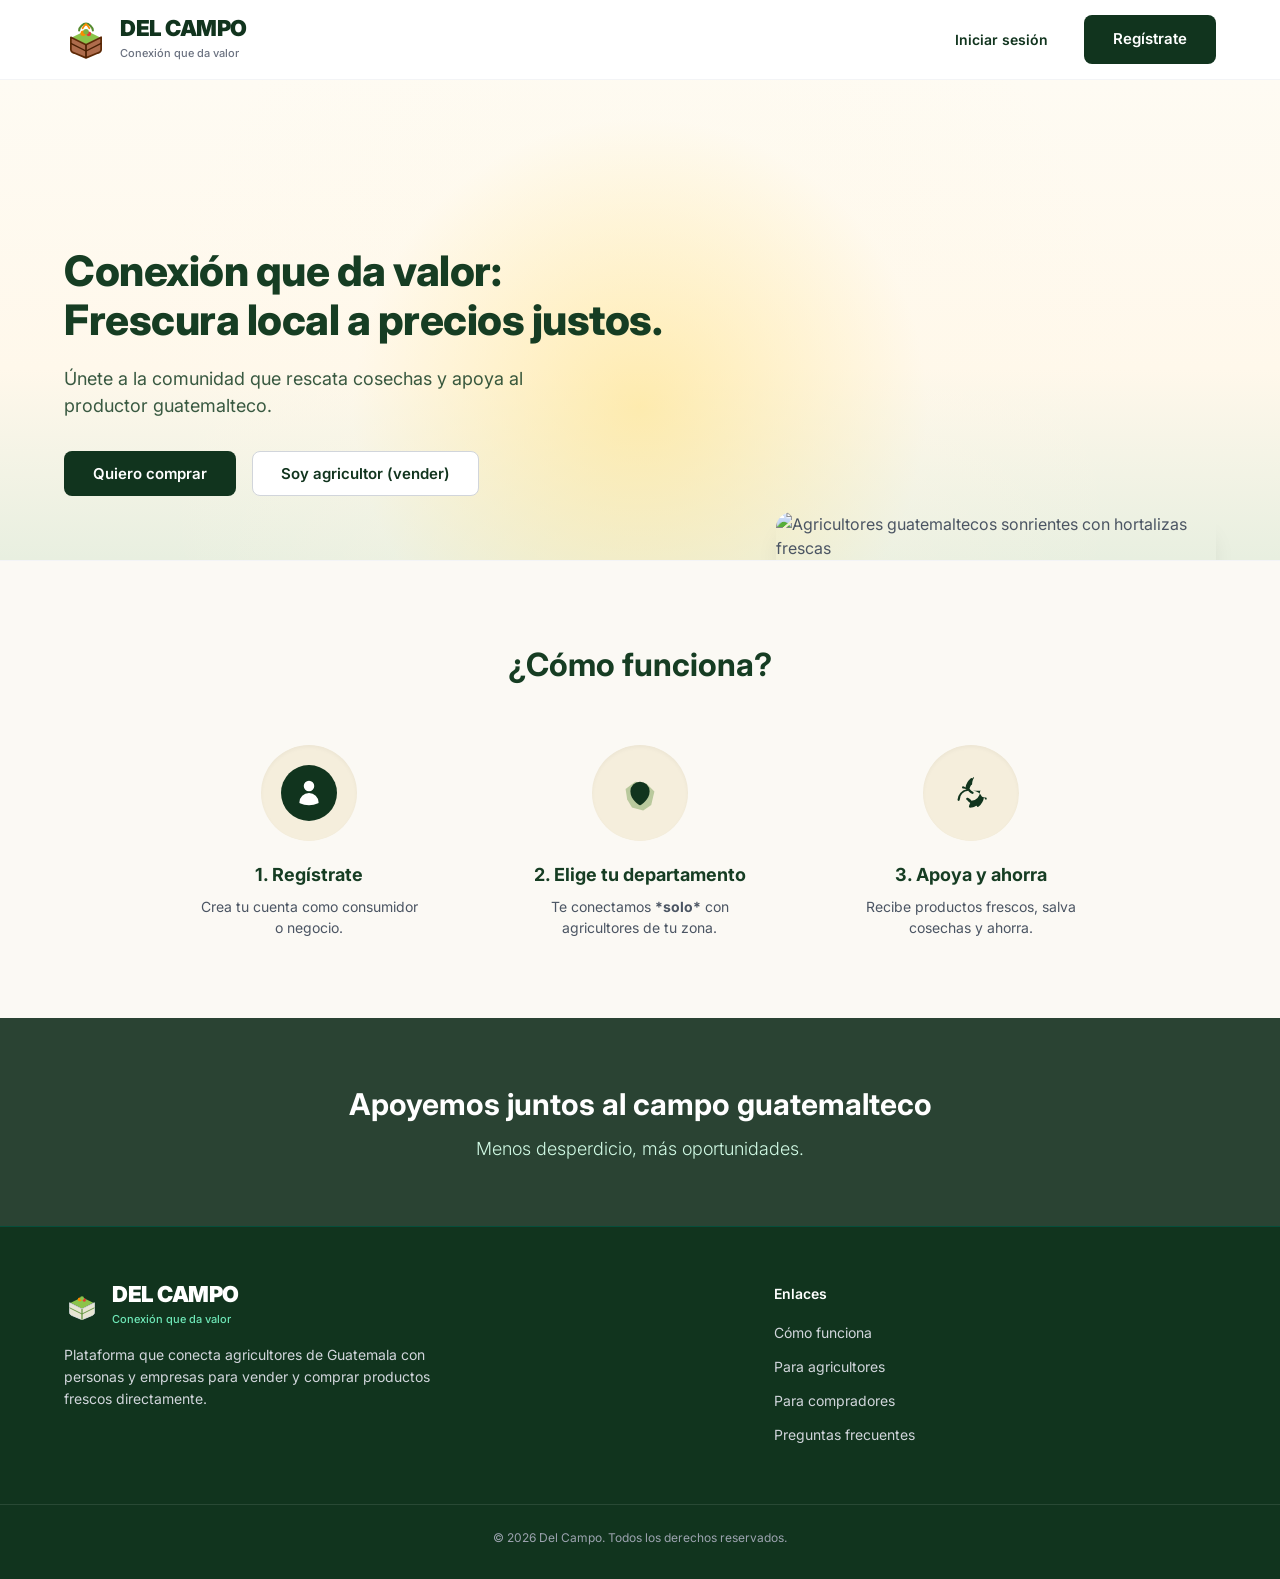
==== index.html @ d645f2d3 "se creo repositorio y se agrego archivos pra el proyecto nuevo" ====
<!DOCTYPE html>
<html lang="es">

<head>
  <meta charset="utf-8" />
  <meta name="viewport" content="width=device-width, initial-scale=1.0" />
  <title>DEL CAMPO - Conexión que da valor</title>

  <!-- Tipografía oficial 'Inter' desde Google Fonts -->
  <link rel="preconnect" href="https://fonts.googleapis.com">
  <link rel="preconnect" href="https://fonts.gstatic.com" crossorigin>
  <link href="https://fonts.googleapis.com/css2?family=Inter:wght@400;500;600;700;800;900&display=swap"
    rel="stylesheet">

  <!-- Íconos de Google (Material Symbols) - REQUERIDO PARA LOS ÍCONOS DEL MODAL -->
  <link href="https://fonts.googleapis.com/css2?family=Material+Symbols+Outlined:wght,FILL@100..700,0..1&display=swap"
    rel="stylesheet" />

  <!-- Vinculación a nuestro CSS externo -->
  <link rel="stylesheet" href="./style/style.css" />
</head>

<body>

  <!-- 1. ENCABEZADO / NAVEGACIÓN -->
  <header class="navbar">
    <div class="container navbar-container">
      <a href="index.html" class="brand-logo">
        <div class="logo-icon">
          <svg viewBox="0 0 64 64" fill="none" xmlns="http://www.w3.org/2000/svg">
            <path d="M12 28L32 18L52 28L32 38L12 28Z" fill="#8BC34A" />
            <path d="M22 18C22 13 28 8 32 8C36 8 42 13 42 18" stroke="#558B2F" stroke-width="3"
              stroke-linecap="round" />
            <path d="M27 15C29 11 32 9 32 9" stroke="#FB8C00" stroke-width="2.5" stroke-linecap="round" />
            <path d="M37 15C35 11 32 9 32 9" stroke="#FB8C00" stroke-width="2.5" stroke-linecap="round" />
            <path d="M10 28L32 39L54 28V46C54 48 52 50 49 51L32 58L15 51C12 50 10 48 10 46V28Z" fill="#A0522D"
              fill-opacity="0.85" stroke="#5D2906" stroke-width="2.5" stroke-linejoin="round" />
            <path d="M32 39V58" stroke="#4A2004" stroke-width="2.5" />
            <path d="M10 37L32 48L54 37" stroke="#4A2004" stroke-width="2" />
            <circle cx="28" cy="22" r="4" fill="#FB8C00" />
            <circle cx="36" cy="23" r="3.5" fill="#E53935" />
            <circle cx="32" cy="20" r="4" fill="#7CB342" />
          </svg>
        </div>

        <div class="brand-text">
          <span class="brand-title">DEL CAMPO</span>
          <span class="brand-subtitle">Conexión que da valor</span>
        </div>
      </a>

      <!-- IDs sincronizados con script.js -->
      <nav class="nav-links">
        <a href="#" id="nav-login-btn" class="link-login">Iniciar sesión</a>
        <a href="#" id="nav-register-btn" class="btn btn-green-dark">Regístrate</a>
      </nav>
    </div>
  </header>

  <!-- 2. SECCIÓN PRINCIPAL (HERO) -->
  <section class="hero-section">
    <div class="hero-bg-glow"></div>
    <div class="container hero-grid">
      <div class="hero-text">
        <h1 class="hero-title">
          Conexión que da valor:<br>
          Frescura local a precios justos.
        </h1>
        <p class="hero-description">
          Únete a la comunidad que rescata cosechas y apoya al productor guatemalteco.
        </p>
        <div class="hero-actions">
          <button id="buy-btn" class="btn btn-green-dark">Quiero comprar</button>
          <button id="sell-btn" class="btn btn-white-border">Soy agricultor (vender)</button>
        </div>
      </div>

      <div class="hero-image-container">
        <img
          src="https://lh3.googleusercontent.com/aida-public/[base64]"
          alt="Agricultores guatemaltecos sonrientes con hortalizas frescas" class="hero-img">
      </div>
    </div>
  </section>

  <!-- 3. SECCIÓN: ¿CÓMO FUNCIONA? -->
  <section class="how-it-works">
    <div class="container">
      <h2 class="section-title">¿Cómo funciona?</h2>

      <div class="steps-grid">
        <!-- Paso 1 -->
        <article class="step-card">
          <div class="icon-circle-outer">
            <div class="icon-circle-inner green-bg">
              <svg viewBox="0 0 24 24" fill="currentColor">
                <path
                  d="M7.5 6a4.5 4.5 0 119 0 4.5 4.5 0 01-9 0zM3.751 20.105a8.25 8.25 0 0116.498 0 .75.75 0 01-.437.695A18.683 18.683 0 0112 22.5c-2.786 0-5.433-.608-7.812-1.7a.75.75 0 01-.437-.695z" />
              </svg>
            </div>
          </div>
          <h3>1. Regístrate</h3>
          <p>Crea tu cuenta como consumidor o negocio.</p>
        </article>

        <!-- Paso 2 -->
        <article class="step-card">
          <div class="icon-circle-outer">
            <div class="icon-circle-inner map-bg">
              <svg class="map-shape" viewBox="0 0 60 60" fill="none">
                <path d="M12 25L24 16L38 18L48 28L44 45L34 52L20 48L14 38Z" fill="#7da35d" opacity="0.5" />
              </svg>
              <svg class="map-pin" viewBox="0 0 24 24" fill="currentColor">
                <path
                  d="M11.54 22.351l.07.04.028.016a.76.76 0 00.723 0l.028-.015.071-.041a16.975 16.975 0 001.144-.742 19.58 19.58 0 002.683-2.282c1.944-1.99 3.963-4.98 3.963-8.827a8.25 8.25 0 00-16.5 0c0 3.846 2.02 6.837 3.963 8.827a19.58 19.58 0 002.682 2.282 16.975 16.975 0 001.145.742zM12 13.5a3 3 0 100-6 3 3 0 000 6z" />
              </svg>
            </div>
          </div>
          <h3>2. Elige tu departamento</h3>
          <p>Te conectamos <strong>*solo*</strong> con agricultores de tu zona.</p>
        </article>

        <!-- Paso 3 -->
        <article class="step-card">
          <div class="icon-circle-outer">
            <div class="icon-circle-inner transparent-bg">
              <svg class="leaf-icon" viewBox="0 0 24 24" fill="currentColor">
                <path
                  d="M12.963 2.286a.75.75 0 00-1.071-.136 9.742 9.742 0 00-3.539 6.177A7.547 7.547 0 006.75 7.5a.75.75 0 000 1.5 6.046 6.046 0 012.385.49A7.502 7.502 0 003 16.5a.75.75 0 001.5 0 6.002 6.002 0 015.659-5.992c.621.905 1.517 1.625 2.56 2.052a.75.75 0 10.562-1.391 6.027 6.027 0 01-2.276-2.023A8.243 8.243 0 0112 6.75a.75.75 0 00.75-.75c0-1.406.398-2.721 1.09-3.844.204-.332.062-.77-.277-.87zM18.75 10.5a.75.75 0 00-.75.75 6.002 6.002 0 01-5.659 5.992c-.621-.905-1.517-1.625-2.56-2.052a.75.75 0 00-.562 1.391 6.027 6.027 0 002.276 2.023 8.243 8.243 0 00-.895 2.396.75.75 0 00.75.75c1.406 0 2.721-.398 3.844-1.09.332-.204.77-.062.87.277a.75.75 0 001.071.136 9.742 9.742 0 003.539-6.177A7.547 7.547 0 0021.75 16.5a.75.75 0 000-1.5 6.046 6.046 0 01-2.385-.49 7.502 7.502 0 00-6.115-4.01z" />
              </svg>
            </div>
          </div>
          <h3>3. Apoya y ahorra</h3>
          <p>Recibe productos frescos, salva cosechas y ahorra.</p>
        </article>
      </div>
    </div>
  </section>

  <!-- 4. BANNER DE IMPACTO -->
  <section class="callout-banner">
    <div class="banner-overlay"></div>
    <div class="container banner-content">
      <h2>Apoyemos juntos al campo guatemalteco</h2>
      <p>Menos desperdicio, más oportunidades.</p>
    </div>
  </section>

  <!-- 5. PIE DE PÁGINA (FOOTER) -->
  <footer class="footer">
    <div class="container footer-grid">
      <div class="footer-brand">
        <div class="brand-logo">
          <div class="logo-icon small-icon">
            <svg viewBox="0 0 64 64" fill="none" xmlns="http://www.w3.org/2000/svg">
              <path d="M12 28L32 18L52 28L32 38L12 28Z" fill="#8BC34A" />
              <path d="M10 28L32 39L54 28V46C54 48 52 50 49 51L32 58L15 51C12 50 10 48 10 46V28Z" fill="#FFF8E7"
                fill-opacity="0.9" stroke="#E5E7EB" stroke-width="1.5" />
              <path d="M32 39V58" stroke="#558B2F" stroke-width="2" />
              <path d="M10 37L32 48L54 37" stroke="#558B2F" stroke-width="1.5" />
              <circle cx="28" cy="22" r="3.5" fill="#FB8C00" />
              <circle cx="36" cy="23" r="3" fill="#E53935" />
              <circle cx="32" cy="20" r="3.5" fill="#8BC34A" />
            </svg>
          </div>
          <div class="brand-text">
            <span class="brand-title white-text">DEL CAMPO</span>
            <span class="brand-subtitle green-text">Conexión que da valor</span>
          </div>
        </div>
        <p class="footer-about">
          Plataforma que conecta agricultores de Guatemala con personas y empresas para vender y comprar productos
          frescos directamente.
        </p>
      </div>

      <div class="footer-links">
        <h4>Enlaces</h4>
        <ul>
          <li><a href="#">Cómo funciona</a></li>
          <li><a href="#">Para agricultores</a></li>
          <li><a href="#">Para compradores</a></li>
          <li><a href="#">Preguntas frecuentes</a></li>
        </ul>
      </div>
    </div>

    <div class="footer-bottom">
      <p>© 2026 Del Campo. Todos los derechos reservados.</p>
    </div>
  </footer>

  <!-- 6. VENTANA MODAL DE AUTENTICACIÓN (Movido a la raíz antes de cerrar body) -->
  <div id="auth-modal" class="modal-backdrop hidden">
    <div class="modal-content">

      <!-- Botón de cerrar (X) -->
      <button id="close-modal" class="btn-close" aria-label="Cerrar modal">
        <span class="material-symbols-outlined">close</span>
      </button>

      <!-- Encabezado del Modal -->
      <div class="modal-header">
        <div class="modal-brand">
          <div class="logo-icon small-icon">
            <svg viewBox="0 0 64 64" fill="none" xmlns="http://www.w3.org/2000/svg">
              <path d="M12 28L32 18L52 28L32 38L12 28Z" fill="#8BC34A" />
              <path d="M10 28L32 39L54 28V46C54 48 52 50 49 51L32 58L15 51C12 50 10 48 10 46V28Z" fill="#A0522D"
                stroke="#5D2906" stroke-width="2.5" />
              <circle cx="28" cy="22" r="4" fill="#FB8C00" />
              <circle cx="36" cy="23" r="3.5" fill="#E53935" />
              <circle cx="32" cy="20" r="4" fill="#7CB342" />
            </svg>
          </div>
          <span class="brand-title">DEL CAMPO</span>
        </div>
        <p class="modal-subtitle">Conexión que da valor</p>

        <!-- Pestañas (Tabs) -->
        <div class="modal-tabs">
          <button id="tab-login" class="tab-btn active">Iniciar sesión</button>
          <button id="tab-register" class="tab-btn">Registrarse</button>
        </div>
      </div>

      <!-- Cuerpo del Modal -->
      <div class="modal-body">

        <!-- VISTA: INICIAR SESIÓN -->
        <div id="view-login" class="auth-view">

          <div class="divider"><span>Tus datos</span></div>

          <form id="login-form">
            <div class="form-group">
              <label for="login-email">Correo electrónico o teléfono</label>
              <div class="input-wrapper">
                <span class="material-symbols-outlined input-icon">mail</span>
                <input type="text" id="login-email" placeholder="ejemplo@correo.com o 5555-1234" required>
              </div>
            </div>

            <div class="form-group">
              <div class="label-row">
                <label for="login-password">Contraseña</label>
                <a href="#" class="forgot-link">¿Recuperar contraseña?</a>
              </div>
              <div class="input-wrapper">
                <span class="material-symbols-outlined input-icon">lock</span>
                <input type="password" id="login-password" placeholder="••••••••" required>
                <button type="button" class="btn-toggle-pass" data-target="login-password">
                  <span class="material-symbols-outlined">visibility</span>
                </button>
              </div>
            </div>

            <button type="submit" class="btn btn-green-dark btn-full">
              <span class="material-symbols-outlined">login</span> Iniciar sesión
            </button>
          </form>
        </div>

        <!-- VISTA: REGISTRO -->
        <div id="view-register" class="auth-view hidden">

          <!-- Selección de Rol -->
          <div class="role-selector">
            <label>¿Cómo deseas unirte?</label>
            <div class="role-buttons">
              <button type="button" class="role-btn active-role" data-role="buyer">
                <span class="material-symbols-outlined">shopping_basket</span> Comprador
              </button>
              <button type="button" class="role-btn" data-role="farmer">
                <span class="material-symbols-outlined">agriculture</span> Agricultor
              </button>
            </div>
          </div>

          <form id="register-form">
            <div class="form-group">
              <label for="register-name">Nombre completo</label>
              <div class="input-wrapper">
                <span class="material-symbols-outlined input-icon">person</span>
                <input type="text" id="register-name" placeholder="Ej. Carlos Morales" required>
              </div>
            </div>

            <div class="form-row">
              <div class="form-group">
                <label for="register-phone">Teléfono</label>
                <div class="input-wrapper">
                  <span class="material-symbols-outlined input-icon">call</span>
                  <input type="tel" id="register-phone" placeholder="+502 5555 1234" required>
                </div>
              </div>
              <div class="form-group">
                <label for="register-dept">Departamento</label>
                <div class="input-wrapper">
                  <span class="material-symbols-outlined input-icon">location_on</span>
                  <select id="register-dept" required>
                    <option value="guatemala">Guatemala</option>
                    <option value="sacatepequez">Sacatepéquez</option>
                    <option value="chimaltenango">Chimaltenango</option>
                  </select>
                </div>
              </div>
            </div>

            <div class="form-group">
              <label for="register-password">Contraseña</label>
              <div class="input-wrapper">
                <span class="material-symbols-outlined input-icon">lock</span>
                <input type="password" id="register-password" placeholder="Mínimo 8 caracteres" required>
                <button type="button" class="btn-toggle-pass" data-target="register-password">
                  <span class="material-symbols-outlined">visibility</span>
                </button>
              </div>
            </div>

            <button type="submit" class="btn btn-green-dark btn-full mt-3">
              <span class="material-symbols-outlined">how_to_reg</span> Crear mi cuenta
            </button>
          </form>
        </div>

      </div>
    </div>
  </div>

  <!-- Carga del JavaScript -->
  <script src="./script/script.js"></script>
</body>

</html>
---- style/style.css ----
/* ==========================================================================
   1. VARIABLES DE TEMA & REGULACIÓN GENERAL
   ========================================================================== */
:root {
  --green-primary: #11341e;
  --green-hover: #0b2917;
  --green-brand: #558b2f;
  --text-heading: #163d23;
  --text-body: #4b5563;

  --bg-cream-light: #fefbf3;
  --bg-cream-card: #f5eedc;
  --bg-section-works: #fbf9f4;

  --white: #ffffff;
  --border-gray: #d1d5db;

  --font-family: "Inter", sans-serif;
}

*,
*::before,
*::after {
  box-sizing: border-box;
  margin: 0;
  padding: 0;
}

body {
  font-family: var(--font-family);
  color: var(--text-body);
  background-color: var(--white);
  line-height: 1.5;
  -webkit-font-smoothing: antialiased;
}

.container {
  width: 100%;
  max-width: 1200px;
  margin: 0 auto;
  padding: 0 24px;
}

/* ==========================================================================
   2. ESTILOS DE BOTONES REUTILIZABLES
   ========================================================================== */
button {
  border: none;
  background: none;
  font-family: inherit;
  cursor: pointer;
}

.btn {
  display: inline-flex;
  align-items: center;
  justify-content: center;
  gap: 8px;
  padding: 12px 28px;
  font-size: 15px;
  font-weight: 600;
  border-radius: 8px;
  cursor: pointer;
  border: 1px solid transparent;
  transition: all 0.2s ease-in-out;
  text-decoration: none;
}

.btn-green-dark {
  background-color: var(--green-primary);
  color: var(--white);
}

.btn-green-dark:hover {
  background-color: var(--green-hover);
  box-shadow: 0 4px 12px rgba(17, 52, 30, 0.15);
}

.btn-white-border {
  background-color: var(--white);
  color: var(--green-primary);
  border-color: var(--border-gray);
}

.btn-white-border:hover {
  background-color: #f9fafb;
  border-color: #9ca3af;
}

.btn-full {
  width: 100%;
  padding: 10px 16px;
}

/* ==========================================================================
   3. ENCABEZADO (NAVBAR)
   ========================================================================== */
.navbar {
  width: 100%;
  background-color: var(--white);
  border-bottom: 1px solid #f3f4f6;
  position: sticky;
  top: 0;
  z-index: 50;
  height: 80px;
}

.navbar-container {
  height: 100%;
  display: flex;
  align-items: center;
  justify-content: space-between;
}

.brand-logo {
  display: flex;
  align-items: center;
  gap: 12px;
  text-decoration: none;
}

.logo-icon {
  width: 44px;
  height: 44px;
  flex-shrink: 0;
}

.brand-title {
  font-size: 22px;
  font-weight: 900;
  color: var(--green-primary);
  letter-spacing: -0.5px;
  line-height: 1;
}

.brand-subtitle {
  font-size: 11px;
  font-weight: 500;
  color: #6b7280;
  margin-top: 3px;
  display: block;
}

.nav-links {
  display: flex;
  align-items: center;
  gap: 24px;
}

.link-login {
  color: var(--green-primary);
  font-weight: 600;
  font-size: 14px;
  text-decoration: none;
  padding: 8px 12px;
}

.link-login:hover {
  opacity: 0.8;
}

/* ==========================================================================
   4. SECCIÓN HERO
   ========================================================================== */
.hero-section {
  position: relative;
  background: linear-gradient(
    180deg,
    var(--bg-cream-light) 0%,
    #fff8eb 60%,
    #e8efe0 100%
  );
  overflow: hidden;
  border-bottom: 1px solid #f3f4f6;
}

.hero-bg-glow {
  position: absolute;
  inset: 0;
  background: radial-gradient(
    circle at 50% 68%,
    rgba(255, 230, 150, 0.7) 0%,
    rgba(255, 248, 231, 0.2) 40%,
    transparent 70%
  );
  pointer-events: none;
}

.hero-grid {
  display: grid;
  grid-template-columns: 1.2fr 0.8fr;
  align-items: flex-end;
  min-height: 480px;
  position: relative;
  z-index: 10;
}

.hero-text {
  padding: 48px 0 64px 0;
}

.hero-title {
  font-size: 42px;
  font-weight: 800;
  color: var(--text-heading);
  line-height: 1.18;
  margin-bottom: 20px;
  letter-spacing: -0.5px;
}

.hero-description {
  font-size: 18px;
  color: rgba(22, 61, 35, 0.85);
  margin-bottom: 32px;
  max-width: 540px;
}

.hero-actions {
  display: flex;
  gap: 16px;
  flex-wrap: wrap;
}

.hero-image-container {
  width: 100%;
  display: flex;
  justify-content: flex-end;
  align-items: flex-end;
}

.hero-img {
  width: 100%;
  max-width: 440px;
  height: auto;
  object-fit: cover;
  border-top-left-radius: 16px;
  border-top-right-radius: 16px;
  box-shadow: 0 20px 25px -5px rgba(0, 0, 0, 0.1);
  display: block;
}

/* ==========================================================================
   5. SECCIÓN ¿CÓMO FUNCIONA?
   ========================================================================== */
.how-it-works {
  padding: 80px 0;
  background-color: var(--bg-section-works);
}

.section-title {
  text-align: center;
  font-size: 32px;
  font-weight: 700;
  color: var(--text-heading);
  margin-bottom: 56px;
}

.steps-grid {
  display: grid;
  grid-template-columns: repeat(3, 1fr);
  gap: 32px;
  max-width: 960px;
  margin: 0 auto;
}

.step-card {
  display: flex;
  flex-direction: column;
  align-items: center;
  text-align: center;
}

.icon-circle-outer {
  width: 96px;
  height: 96px;
  border-radius: 50%;
  background-color: var(--bg-cream-card);
  display: flex;
  align-items: center;
  justify-content: center;
  margin-bottom: 20px;
  box-shadow: inset 0 2px 4px rgba(0, 0, 0, 0.04);
}

.icon-circle-inner {
  width: 56px;
  height: 56px;
  border-radius: 50%;
  display: flex;
  align-items: center;
  justify-content: center;
  position: relative;
}

.green-bg {
  background-color: var(--green-primary);
  color: var(--white);
}

.green-bg svg {
  width: 28px;
  height: 28px;
}

.map-bg {
  background-color: transparent;
}

.map-shape {
  width: 48px;
  height: 48px;
}

.map-pin {
  position: absolute;
  width: 28px;
  height: 28px;
  color: var(--green-primary);
}

.transparent-bg {
  background-color: transparent;
}

.leaf-icon {
  width: 36px;
  height: 36px;
  color: var(--green-primary);
}

.step-card h3 {
  font-size: 18px;
  font-weight: 700;
  color: var(--text-heading);
  margin-bottom: 8px;
}

.step-card p {
  font-size: 14px;
  color: #4b5563;
  max-width: 220px;
}

/* ==========================================================================
   6. BANNER Y FOOTER
   ========================================================================== */
.callout-banner {
  position: relative;
  padding: 64px 24px;
  text-align: center;
  background-image: url("https://lh3.googleusercontent.com/aida-public/[base64]");
  background-size: cover;
  background-position: center;
}

.banner-overlay {
  position: absolute;
  inset: 0;
  background-color: rgba(13, 42, 23, 0.88);
}

.banner-content {
  position: relative;
  z-index: 10;
  color: var(--white);
}

.banner-content h2 {
  font-size: 30px;
  font-weight: 700;
  margin-bottom: 8px;
}

.banner-content p {
  font-size: 18px;
  color: #d1fae5;
  font-weight: 300;
}

.footer {
  background-color: var(--green-primary);
  color: var(--white);
  padding: 56px 0 32px 0;
  border-top: 1px solid #064e3b;
}

.footer-grid {
  display: grid;
  grid-template-columns: 1.5fr 1fr;
  gap: 48px;
  margin-bottom: 48px;
}

.small-icon {
  width: 36px;
  height: 36px;
}

.white-text {
  color: var(--white);
}

.green-text {
  color: #6ee7b7;
}

.footer-about {
  margin-top: 16px;
  font-size: 14px;
  color: #d1d5db;
  max-width: 380px;
  line-height: 1.6;
}

.footer-links h4 {
  font-size: 14px;
  font-weight: 600;
  margin-bottom: 16px;
}

.footer-links ul {
  list-style: none;
}

.footer-links li {
  margin-bottom: 10px;
}

.footer-links a {
  color: #d1d5db;
  font-size: 14px;
  text-decoration: none;
}

.footer-links a:hover {
  color: var(--white);
}

.footer-bottom {
  text-align: center;
  padding-top: 24px;
  border-top: 1px solid rgba(255, 255, 255, 0.1);
  font-size: 12px;
  color: #9ca3af;
}

/* ==========================================================================
   7. MODAL DE AUTENTICACIÓN
   ========================================================================== */
.modal-backdrop {
  position: fixed;
  inset: 0;
  background-color: rgba(0, 0, 0, 0.6);
  backdrop-filter: blur(4px);
  display: flex;
  align-items: center;
  justify-content: center;
  z-index: 100;
  padding: 20px;
}

.hidden {
  display: none !important;
}

.modal-content {
  background-color: var(--white);
  width: 100%;
  max-width: 480px;
  border-radius: 16px;
  position: relative;
  box-shadow: 0 25px 50px -12px rgba(0, 0, 0, 0.25);
  overflow: hidden;
}

.btn-close {
  position: absolute;
  top: 16px;
  right: 16px;
  width: 36px;
  height: 36px;
  background-color: #f3f4f6;
  border-radius: 50%;
  display: flex;
  align-items: center;
  justify-content: center;
  color: #9ca3af;
  z-index: 10;
}

.btn-close:hover {
  background-color: #e5e7eb;
  color: #4b5563;
}

.modal-header {
  background: linear-gradient(to bottom, #fff8e7, var(--white));
  padding: 28px 32px 20px;
  text-align: center;
  border-bottom: 1px solid #f3f4f6;
}

.modal-brand {
  display: flex;
  align-items: center;
  justify-content: center;
  gap: 8px;
}

.modal-brand .small-icon {
  width: 32px;
  height: 32px;
}

.modal-subtitle {
  font-size: 12px;
  color: #6b7280;
  margin-bottom: 20px;
}

.modal-tabs {
  display: flex;
  background-color: #f3f4f6;
  padding: 4px;
  border-radius: 12px;
}

.tab-btn {
  flex: 1;
  padding: 8px 0;
  font-size: 14px;
  font-weight: 600;
  color: #6b7280;
  border-radius: 8px;
  transition: all 0.2s;
}

.tab-btn.active {
  background-color: var(--white);
  color: var(--green-primary);
  box-shadow: 0 1px 3px rgba(0, 0, 0, 0.1);
}

.modal-body {
  padding: 24px 32px 32px;
}

/* ==========================================================================
   8. FORMULARIOS E INPUTS
   ========================================================================== */
.form-group {
  margin-bottom: 16px;
}

.form-group label {
  display: block;
  font-size: 12px;
  font-weight: 600;
  color: #374151;
  margin-bottom: 6px;
}

.form-row {
  display: grid;
  grid-template-columns: 1fr 1fr;
  gap: 12px;
}

.label-row {
  display: flex;
  justify-content: space-between;
  align-items: center;
}

.forgot-link {
  font-size: 12px;
  color: var(--green-brand);
  text-decoration: none;
  font-weight: 500;
}

.input-wrapper {
  position: relative;
  display: flex;
  align-items: center;
}

.input-icon {
  position: absolute;
  left: 12px;
  color: #9ca3af;
  font-size: 20px;
}

.input-wrapper input,
.input-wrapper select {
  width: 100%;
  padding: 10px 12px 10px 40px;
  border: 1px solid var(--border-gray);
  border-radius: 8px;
  font-family: inherit;
  font-size: 14px;
  outline: none;
  transition: border-color 0.2s;
}

.input-wrapper input:focus,
.input-wrapper select:focus {
  border-color: var(--green-brand);
  box-shadow: 0 0 0 2px rgba(85, 139, 47, 0.2);
}

.btn-toggle-pass {
  position: absolute;
  right: 12px;
  color: #9ca3af;
}

.divider {
  display: flex;
  align-items: center;
  text-align: center;
  margin: 20px 0;
}

.divider::before,
.divider::after {
  content: "";
  flex: 1;
  border-bottom: 1px solid #e5e7eb;
}

.divider span {
  padding: 0 10px;
  color: #9ca3af;
  font-size: 11px;
  text-transform: uppercase;
  font-weight: 600;
}



.role-selector {
  margin-bottom: 20px;
}

.role-selector label {
  text-align: center;
  display: block;
  font-size: 13px;
  font-weight: 600;
  margin-bottom: 8px;
}

.role-buttons {
  display: flex;
  background-color: #f3f4f6;
  padding: 4px;
  border-radius: 12px;
  gap: 4px;
}

.role-btn {
  flex: 1;
  display: flex;
  align-items: center;
  justify-content: center;
  gap: 6px;
  padding: 8px;
  font-size: 13px;
  font-weight: 500;
  color: #6b7280;
  border-radius: 8px;
}

.role-btn.active-role {
  background-color: var(--white);
  color: var(--green-primary);
  font-weight: 700;
  box-shadow: 0 1px 3px rgba(0, 0, 0, 0.1);
}

.mt-3 {
  margin-top: 16px;
}

/* ==========================================================================
   9. DISEÑO ADAPTATIVO (MEDIA QUERIES)
   ========================================================================== */
@media (max-width: 900px) {
  .hero-grid {
    grid-template-columns: 1fr;
    text-align: center;
  }

  .hero-text {
    padding: 32px 0;
  }

  .hero-description {
    margin-left: auto;
    margin-right: auto;
  }

  .hero-actions {
    justify-content: center;
  }

  .hero-image-container {
    justify-content: center;
  }

  .steps-grid {
    grid-template-columns: 1fr;
    gap: 40px;
  }

  .footer-grid {
    grid-template-columns: 1fr;
  }
}
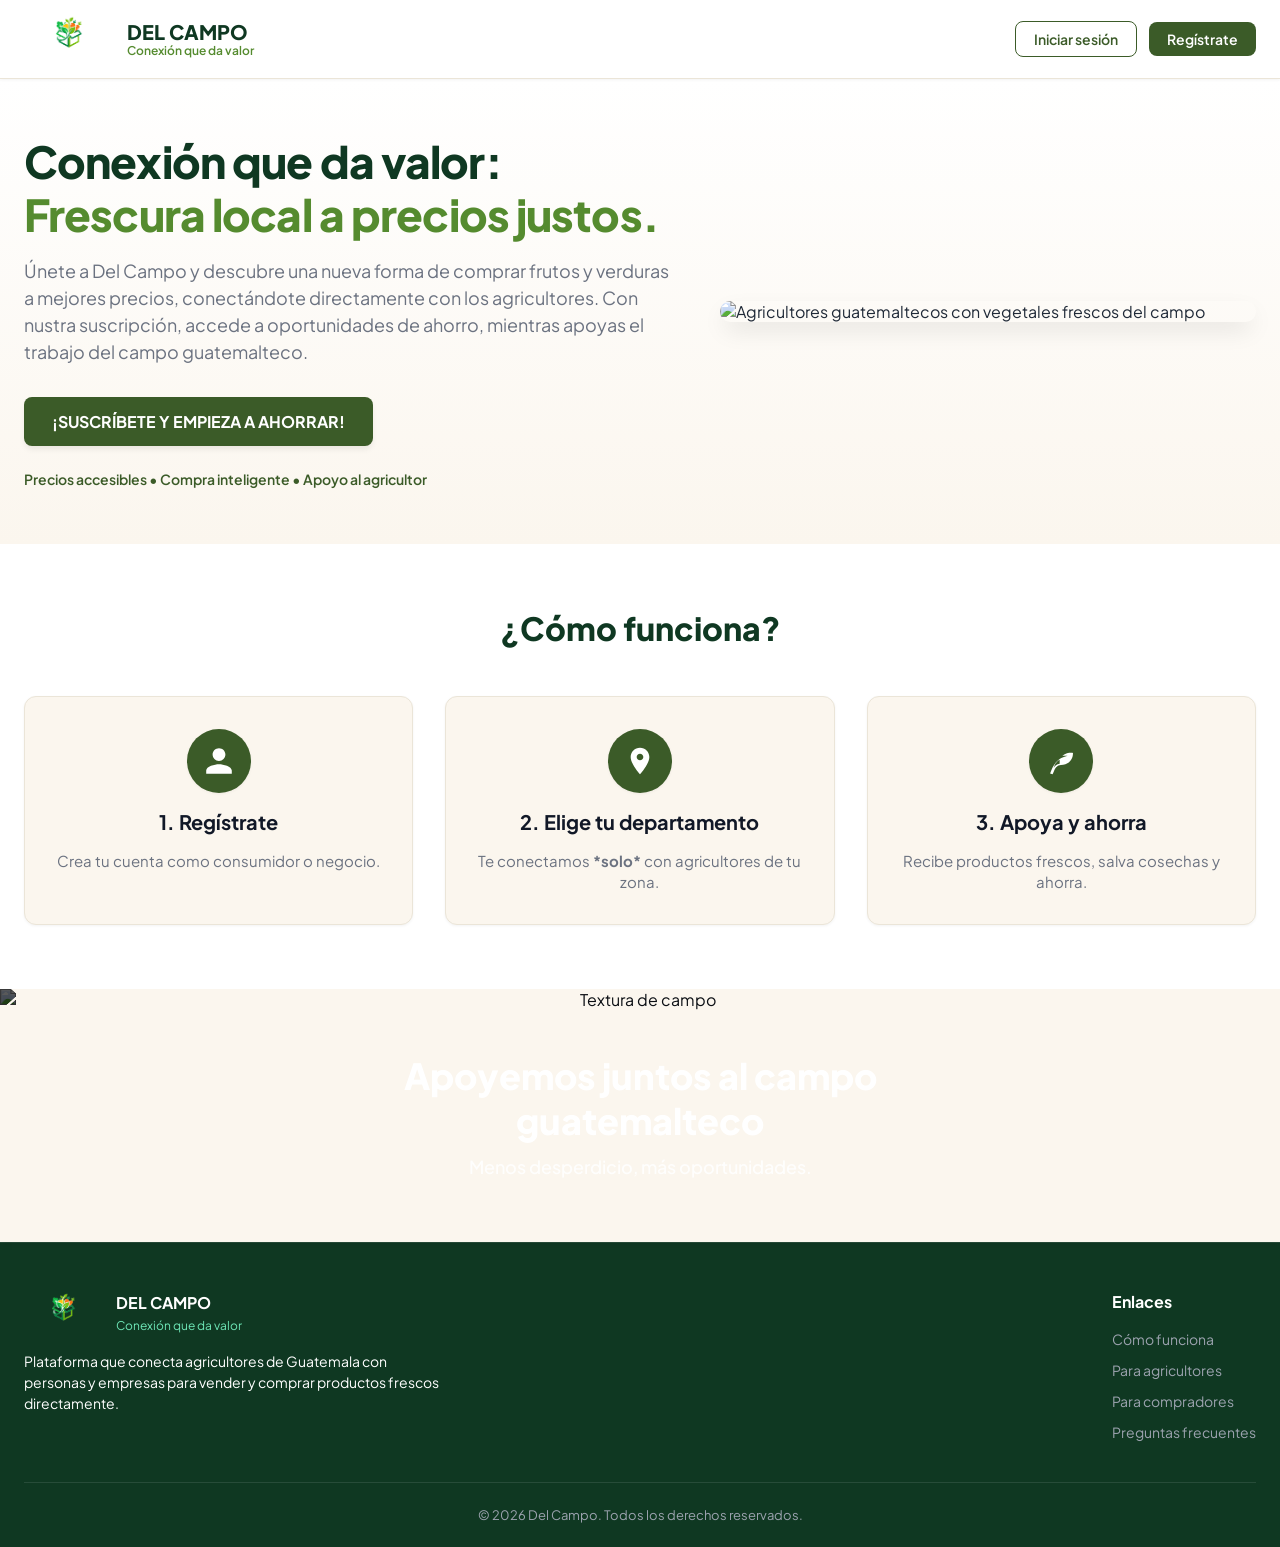
==== commit 49b2fa4a: "agregando archivos de proyecto nuevo" ====
--- a/index.html
+++ b/index.html
@@ -2,332 +2,271 @@
 <html lang="es">
 
 <head>
-  <meta charset="utf-8" />
-  <meta name="viewport" content="width=device-width, initial-scale=1.0" />
-  <title>DEL CAMPO - Conexión que da valor</title>
-
-  <!-- Tipografía oficial 'Inter' desde Google Fonts -->
+  <meta charset="utf-8">
+  <meta name="viewport" content="width=device-width, initial-scale=1.0">
+  <title>Del Campo Guatemala - Conexión que da valor</title>
+  
+  <link rel="icon" href="./assets/LogoDelCampo.png" type="image/png">
+  <!-- Favicon para la pestaña del navegador -->
+
+  <!-- Google Fonts -->
   <link rel="preconnect" href="https://fonts.googleapis.com">
   <link rel="preconnect" href="https://fonts.gstatic.com" crossorigin>
-  <link href="https://fonts.googleapis.com/css2?family=Inter:wght@400;500;600;700;800;900&display=swap"
+  <link href="https://fonts.googleapis.com/css2?family=Plus+Jakarta+Sans:wght@400;500;600;700;800&display=swap"
     rel="stylesheet">
 
-  <!-- Íconos de Google (Material Symbols) - REQUERIDO PARA LOS ÍCONOS DEL MODAL -->
-  <link href="https://fonts.googleapis.com/css2?family=Material+Symbols+Outlined:wght,FILL@100..700,0..1&display=swap"
-    rel="stylesheet" />
-
-  <!-- Vinculación a nuestro CSS externo -->
-  <link rel="stylesheet" href="./style/style.css" />
+  <!-- Estilos Personalizados -->
+  <link rel="stylesheet" href="./style/style.css">
 </head>
 
 <body>
-
-  <!-- 1. ENCABEZADO / NAVEGACIÓN -->
-  <header class="navbar">
-    <div class="container navbar-container">
-      <a href="index.html" class="brand-logo">
-        <div class="logo-icon">
-          <svg viewBox="0 0 64 64" fill="none" xmlns="http://www.w3.org/2000/svg">
-            <path d="M12 28L32 18L52 28L32 38L12 28Z" fill="#8BC34A" />
-            <path d="M22 18C22 13 28 8 32 8C36 8 42 13 42 18" stroke="#558B2F" stroke-width="3"
-              stroke-linecap="round" />
-            <path d="M27 15C29 11 32 9 32 9" stroke="#FB8C00" stroke-width="2.5" stroke-linecap="round" />
-            <path d="M37 15C35 11 32 9 32 9" stroke="#FB8C00" stroke-width="2.5" stroke-linecap="round" />
-            <path d="M10 28L32 39L54 28V46C54 48 52 50 49 51L32 58L15 51C12 50 10 48 10 46V28Z" fill="#A0522D"
-              fill-opacity="0.85" stroke="#5D2906" stroke-width="2.5" stroke-linejoin="round" />
-            <path d="M32 39V58" stroke="#4A2004" stroke-width="2.5" />
-            <path d="M10 37L32 48L54 37" stroke="#4A2004" stroke-width="2" />
-            <circle cx="28" cy="22" r="4" fill="#FB8C00" />
-            <circle cx="36" cy="23" r="3.5" fill="#E53935" />
-            <circle cx="32" cy="20" r="4" fill="#7CB342" />
-          </svg>
-        </div>
-
-        <div class="brand-text">
+  <!-- NAVEGACIÓN -->
+  <header class="site-header">
+    <div class="header-container">
+      <a class="brand-logo" href="#" title="Del Campo Guatemala">
+        <img src="./assets/LogoDelCampo.png" alt="Del Campo Guatemala Logo">
+        <div class="brand-info">
           <span class="brand-title">DEL CAMPO</span>
-          <span class="brand-subtitle">Conexión que da valor</span>
+          <span class="brand-tagline">Conexión que da valor</span>
         </div>
       </a>
-
-      <!-- IDs sincronizados con script.js -->
-      <nav class="nav-links">
-        <a href="#" id="nav-login-btn" class="link-login">Iniciar sesión</a>
-        <a href="#" id="nav-register-btn" class="btn btn-green-dark">Regístrate</a>
-      </nav>
+      <div class="nav-actions">
+        <button type="button" onclick="openAuthModal('login')" class="btn-login">Iniciar sesión</button>
+        <button type="button" onclick="openAuthModal('register')" class="btn-register">Regístrate</button>
+      </div>
     </div>
   </header>
 
-  <!-- 2. SECCIÓN PRINCIPAL (HERO) -->
-  <section class="hero-section">
-    <div class="hero-bg-glow"></div>
-    <div class="container hero-grid">
-      <div class="hero-text">
-        <h1 class="hero-title">
-          Conexión que da valor:<br>
-          Frescura local a precios justos.
-        </h1>
-        <p class="hero-description">
-          Únete a la comunidad que rescata cosechas y apoya al productor guatemalteco.
-        </p>
-        <div class="hero-actions">
-          <button id="buy-btn" class="btn btn-green-dark">Quiero comprar</button>
-          <button id="sell-btn" class="btn btn-white-border">Soy agricultor (vender)</button>
-        </div>
-      </div>
-
-      <div class="hero-image-container">
+  <!-- CONTENIDO PRINCIPAL -->
+  <main>
+    <!-- HERO SECTION -->
+    <section class="hero-section">
+      <div class="hero-container">
+        <div class="hero-text">
+          <h1 class="hero-title">
+            Conexión que da valor:<br>
+            <span>Frescura local a precios justos.</span>
+          </h1>
+          <p class="hero-description">
+            Únete a Del Campo y descubre una nueva forma de comprar frutos y verduras a mejores precios, conectándote directamente con los agricultores.
+             Con nustra suscripción, accede a oportunidades de ahorro, mientras apoyas el trabajo del campo guatemalteco.
+          </p>
+          <div class="hero-actions">
+            <button type="button" onclick="openAuthModal('register', 'buyer')" class="btn-cta-primary">¡SUSCRÍBETE Y EMPIEZA A AHORRAR!</button>
+            <p class="hero-subtext">Precios accesibles • Compra inteligente • Apoyo al agricultor
+            </p>
+            <!-- <button type="button" onclick="openAuthModal('register', 'farmer')" class="btn-cta-secondary">Soy agricultor
+              (vender)</button> -->
+          </div>
+        </div>
+        <div>
+          <div class="hero-visual-frame">
+            <img
+              src="https://lh3.googleusercontent.com/aida-public/[base64]"
+              alt="Agricultores guatemaltecos con vegetales frescos del campo">
+          </div>
+        </div>
+      </div>
+    </section>
+
+    <!-- CÓMO FUNCIONA -->
+    <section class="how-it-works" id="como-funciona">
+      <div class="section-container">
+        <h2 class="section-title">¿Cómo funciona?</h2>
+        <div class="steps-grid">
+          <div class="step-card">
+            <div class="step-icon-badge">
+              <svg viewBox="0 0 24 24">
+                <path
+                  d="M12 12c2.7 0 4.8-2.1 4.8-4.8S14.7 2.4 12 2.4 7.2 4.5 7.2 7.2 9.3 12 12 12zm0 2.4c-3.2 0-9.6 1.6-9.6 4.8v2.4h19.2v-2.4c0-3.2-6.4-4.8-9.6-4.8z">
+                </path>
+              </svg>
+            </div>
+            <h3 class="step-title">1. Regístrate</h3>
+            <p class="step-desc">Crea tu cuenta como consumidor o negocio.</p>
+          </div>
+          <div class="step-card">
+            <div class="step-icon-badge">
+              <svg viewBox="0 0 24 24">
+                <path
+                  d="M12 2C8.13 2 5 5.13 5 9c0 5.25 7 13 7 13s7-7.75 7-13c0-3.87-3.13-7-7-7zm0 9.5c-1.38 0-2.5-1.12-2.5-2.5s1.12-2.5 2.5-2.5 2.5 1.12 2.5 2.5-1.12 2.5-2.5 2.5z">
+                </path>
+              </svg>
+            </div>
+            <h3 class="step-title">2. Elige tu departamento</h3>
+            <p class="step-desc">Te conectamos <strong>*solo*</strong> con agricultores de tu zona.</p>
+          </div>
+          <div class="step-card">
+            <div class="step-icon-badge">
+              <svg viewBox="0 0 24 24">
+                <path
+                  d="M17 8C8 10 5.9 16.17 3.82 21.34L5.71 22l1-2.3C7.45 17.5 9.17 15 12 15c4.5 0 9-3 9-9 0 0-4-1-8 2zm-6 6c-2.3 0-3.7 1.7-4.5 3.3.6-2.5 2.2-5.1 4.5-6.3v3z">
+                </path>
+              </svg>
+            </div>
+            <h3 class="step-title">3. Apoya y ahorra</h3>
+            <p class="step-desc">Recibe productos frescos, salva cosechas y ahorra.</p>
+          </div>
+        </div>
+      </div>
+    </section>
+
+    <!-- BANNER APOYO -->
+    <section class="support-banner">
+      <div class="banner-bg-overlay">
         <img
-          src="https://lh3.googleusercontent.com/aida-public/[base64]"
-          alt="Agricultores guatemaltecos sonrientes con hortalizas frescas" class="hero-img">
-      </div>
-    </div>
-  </section>
-
-  <!-- 3. SECCIÓN: ¿CÓMO FUNCIONA? -->
-  <section class="how-it-works">
-    <div class="container">
-      <h2 class="section-title">¿Cómo funciona?</h2>
-
-      <div class="steps-grid">
-        <!-- Paso 1 -->
-        <article class="step-card">
-          <div class="icon-circle-outer">
-            <div class="icon-circle-inner green-bg">
-              <svg viewBox="0 0 24 24" fill="currentColor">
-                <path
-                  d="M7.5 6a4.5 4.5 0 119 0 4.5 4.5 0 01-9 0zM3.751 20.105a8.25 8.25 0 0116.498 0 .75.75 0 01-.437.695A18.683 18.683 0 0112 22.5c-2.786 0-5.433-.608-7.812-1.7a.75.75 0 01-.437-.695z" />
-              </svg>
-            </div>
-          </div>
-          <h3>1. Regístrate</h3>
-          <p>Crea tu cuenta como consumidor o negocio.</p>
-        </article>
-
-        <!-- Paso 2 -->
-        <article class="step-card">
-          <div class="icon-circle-outer">
-            <div class="icon-circle-inner map-bg">
-              <svg class="map-shape" viewBox="0 0 60 60" fill="none">
-                <path d="M12 25L24 16L38 18L48 28L44 45L34 52L20 48L14 38Z" fill="#7da35d" opacity="0.5" />
-              </svg>
-              <svg class="map-pin" viewBox="0 0 24 24" fill="currentColor">
-                <path
-                  d="M11.54 22.351l.07.04.028.016a.76.76 0 00.723 0l.028-.015.071-.041a16.975 16.975 0 001.144-.742 19.58 19.58 0 002.683-2.282c1.944-1.99 3.963-4.98 3.963-8.827a8.25 8.25 0 00-16.5 0c0 3.846 2.02 6.837 3.963 8.827a19.58 19.58 0 002.682 2.282 16.975 16.975 0 001.145.742zM12 13.5a3 3 0 100-6 3 3 0 000 6z" />
-              </svg>
-            </div>
-          </div>
-          <h3>2. Elige tu departamento</h3>
-          <p>Te conectamos <strong>*solo*</strong> con agricultores de tu zona.</p>
-        </article>
-
-        <!-- Paso 3 -->
-        <article class="step-card">
-          <div class="icon-circle-outer">
-            <div class="icon-circle-inner transparent-bg">
-              <svg class="leaf-icon" viewBox="0 0 24 24" fill="currentColor">
-                <path
-                  d="M12.963 2.286a.75.75 0 00-1.071-.136 9.742 9.742 0 00-3.539 6.177A7.547 7.547 0 006.75 7.5a.75.75 0 000 1.5 6.046 6.046 0 012.385.49A7.502 7.502 0 003 16.5a.75.75 0 001.5 0 6.002 6.002 0 015.659-5.992c.621.905 1.517 1.625 2.56 2.052a.75.75 0 10.562-1.391 6.027 6.027 0 01-2.276-2.023A8.243 8.243 0 0112 6.75a.75.75 0 00.75-.75c0-1.406.398-2.721 1.09-3.844.204-.332.062-.77-.277-.87zM18.75 10.5a.75.75 0 00-.75.75 6.002 6.002 0 01-5.659 5.992c-.621-.905-1.517-1.625-2.56-2.052a.75.75 0 00-.562 1.391 6.027 6.027 0 002.276 2.023 8.243 8.243 0 00-.895 2.396.75.75 0 00.75.75c1.406 0 2.721-.398 3.844-1.09.332-.204.77-.062.87.277a.75.75 0 001.071.136 9.742 9.742 0 003.539-6.177A7.547 7.547 0 0021.75 16.5a.75.75 0 000-1.5 6.046 6.046 0 01-2.385-.49 7.502 7.502 0 00-6.115-4.01z" />
-              </svg>
-            </div>
-          </div>
-          <h3>3. Apoya y ahorra</h3>
-          <p>Recibe productos frescos, salva cosechas y ahorra.</p>
-        </article>
-      </div>
-    </div>
-  </section>
-
-  <!-- 4. BANNER DE IMPACTO -->
-  <section class="callout-banner">
-    <div class="banner-overlay"></div>
-    <div class="container banner-content">
-      <h2>Apoyemos juntos al campo guatemalteco</h2>
-      <p>Menos desperdicio, más oportunidades.</p>
-    </div>
-  </section>
-
-  <!-- 5. PIE DE PÁGINA (FOOTER) -->
-  <footer class="footer">
-    <div class="container footer-grid">
+          src="https://lh3.googleusercontent.com/aida-public/[base64]"
+          alt="Textura de campo">
+      </div>
+      <div class="banner-content">
+        <h2 class="banner-title">Apoyemos juntos al campo guatemalteco</h2>
+        <p class="banner-subtitle">Menos desperdicio, más oportunidades.</p>
+      </div>
+    </section>
+  </main>
+
+  <!-- FOOTER -->
+  <footer class="main-footer">
+    <div class="footer-container">
       <div class="footer-brand">
-        <div class="brand-logo">
-          <div class="logo-icon small-icon">
-            <svg viewBox="0 0 64 64" fill="none" xmlns="http://www.w3.org/2000/svg">
-              <path d="M12 28L32 18L52 28L32 38L12 28Z" fill="#8BC34A" />
-              <path d="M10 28L32 39L54 28V46C54 48 52 50 49 51L32 58L15 51C12 50 10 48 10 46V28Z" fill="#FFF8E7"
-                fill-opacity="0.9" stroke="#E5E7EB" stroke-width="1.5" />
-              <path d="M32 39V58" stroke="#558B2F" stroke-width="2" />
-              <path d="M10 37L32 48L54 37" stroke="#558B2F" stroke-width="1.5" />
-              <circle cx="28" cy="22" r="3.5" fill="#FB8C00" />
-              <circle cx="36" cy="23" r="3" fill="#E53935" />
-              <circle cx="32" cy="20" r="3.5" fill="#8BC34A" />
-            </svg>
-          </div>
-          <div class="brand-text">
-            <span class="brand-title white-text">DEL CAMPO</span>
-            <span class="brand-subtitle green-text">Conexión que da valor</span>
-          </div>
-        </div>
-        <p class="footer-about">
+        <div class="footer-logo">
+          <img src="./assets/LogoDelCampo.png" alt="Del Campo Logo">
+          <div>
+            <strong style="color:#fff; display:block;">DEL CAMPO</strong>
+            <span style="font-size:0.75rem; color:#6ee7b7;">Conexión que da valor</span>
+          </div>
+        </div>
+        <p style="font-size:0.875rem; line-height:1.5;">
           Plataforma que conecta agricultores de Guatemala con personas y empresas para vender y comprar productos
           frescos directamente.
         </p>
       </div>
-
       <div class="footer-links">
         <h4>Enlaces</h4>
         <ul>
-          <li><a href="#">Cómo funciona</a></li>
+          <li><a href="#como-funciona">Cómo funciona</a></li>
           <li><a href="#">Para agricultores</a></li>
           <li><a href="#">Para compradores</a></li>
           <li><a href="#">Preguntas frecuentes</a></li>
         </ul>
       </div>
     </div>
-
-    <div class="footer-bottom">
+    <div class="footer-copyright">
       <p>© 2026 Del Campo. Todos los derechos reservados.</p>
     </div>
   </footer>
 
-  <!-- 6. VENTANA MODAL DE AUTENTICACIÓN (Movido a la raíz antes de cerrar body) -->
-  <div id="auth-modal" class="modal-backdrop hidden">
-    <div class="modal-content">
-
-      <!-- Botón de cerrar (X) -->
-      <button id="close-modal" class="btn-close" aria-label="Cerrar modal">
-        <span class="material-symbols-outlined">close</span>
+  <!-- MODAL DE AUTENTICACIÓN -->
+  <div id="auth-modal" class="modal-overlay" onclick="handleBackdropClick(event)" role="dialog" aria-modal="true">
+    <div class="modal-card">
+      <button type="button" class="btn-close-modal" onclick="closeAuthModal()" aria-label="Cerrar">
+        <svg style="width:20px; height:20px;" fill="none" stroke="currentColor" viewBox="0 0 24 24">
+          <path stroke-linecap="round" stroke-linejoin="round" stroke-width="2" d="M6 18L18 6M6 6l12 12"></path>
+        </svg>
       </button>
 
-      <!-- Encabezado del Modal -->
       <div class="modal-header">
-        <div class="modal-brand">
-          <div class="logo-icon small-icon">
-            <svg viewBox="0 0 64 64" fill="none" xmlns="http://www.w3.org/2000/svg">
-              <path d="M12 28L32 18L52 28L32 38L12 28Z" fill="#8BC34A" />
-              <path d="M10 28L32 39L54 28V46C54 48 52 50 49 51L32 58L15 51C12 50 10 48 10 46V28Z" fill="#A0522D"
-                stroke="#5D2906" stroke-width="2.5" />
-              <circle cx="28" cy="22" r="4" fill="#FB8C00" />
-              <circle cx="36" cy="23" r="3.5" fill="#E53935" />
-              <circle cx="32" cy="20" r="4" fill="#7CB342" />
-            </svg>
-          </div>
-          <span class="brand-title">DEL CAMPO</span>
-        </div>
-        <p class="modal-subtitle">Conexión que da valor</p>
-
-        <!-- Pestañas (Tabs) -->
-        <div class="modal-tabs">
-          <button id="tab-login" class="tab-btn active">Iniciar sesión</button>
-          <button id="tab-register" class="tab-btn">Registrarse</button>
-        </div>
-      </div>
-
-      <!-- Cuerpo del Modal -->
-      <div class="modal-body">
-
-        <!-- VISTA: INICIAR SESIÓN -->
-        <div id="view-login" class="auth-view">
-
-          <div class="divider"><span>Tus datos</span></div>
-
-          <form id="login-form">
+        <img src="./assets/LogoDelCampo.png" alt="Del Campo Guatemala">
+        <h3 id="modal-dynamic-heading" class="modal-title">Bienvenido a Del Campo</h3>
+        <p class="modal-subtitle">Conexión directa con productores locales en Guatemala</p>
+      </div>
+
+      <!-- Control de Pestañas -->
+      <div class="modal-tabs">
+        <button type="button" id="tab-btn-login" onclick="switchAuthTab('login')" class="tab-btn active">Iniciar
+          Sesión</button>
+        <button type="button" id="tab-btn-register" onclick="switchAuthTab('register')"
+          class="tab-btn">Registrarse</button>
+      </div>
+
+      <!-- Formulario Login -->
+      <div id="tab-content-login">
+        <form id="form-login">
+          <div class="form-group">
+            <label class="form-label">Perfil de acceso</label>
+            <div class="role-selector">
+              <button type="button" id="login-role-buyer" onclick="selectLoginRole('buyer')" class="role-btn active">🛒
+                Soy Comprador</button>
+              <button type="button" id="login-role-farmer" onclick="selectLoginRole('farmer')" class="role-btn">🌱 Soy
+                Agricultor</button>
+            </div>
+          </div>
+          <div class="form-group">
+            <label class="form-label">Correo electrónico o teléfono</label>
+            <input type="text" required placeholder="ejemplo@correo.com o +502 5555-5555" class="form-input">
+          </div>
+          <div class="form-group">
+            <div style="display:flex; justify-content:space-between; align-items:center; margin-bottom:0.35rem;">
+              <label class="form-label" style="margin:0;">Contraseña</label>
+              <a href="#" class="link-action" style="font-size:0.75rem;">¿Olvidaste tu contraseña?</a>
+            </div>
+            <input type="password" required placeholder="••••••••" class="form-input">
+          </div>
+          <button type="submit" class="btn-submit">Entrar a Del Campo</button>
+        </form>
+        <p class="modal-footer-text">
+          ¿Aún no eres parte de la comunidad?
+          <span onclick="switchAuthTab('register')" class="link-action">Crear una cuenta gratis</span>
+        </p>
+      </div>
+
+      <!-- Formulario Registro -->
+      <div id="tab-content-register" class="hidden">
+        <form id="form-register">
+          <div class="form-group">
+            <label class="form-label">Tipo de cuenta</label>
+            <div class="role-selector">
+              <button type="button" id="reg-role-buyer" onclick="selectRegisterRole('buyer')" class="role-btn active">🛒
+                Comprador</button>
+              <button type="button" id="reg-role-farmer" onclick="selectRegisterRole('farmer')" class="role-btn">🌱
+                Agricultor</button>
+            </div>
+          </div>
+          <div class="form-group">
+            <label class="form-label">Nombre completo o comercial</label>
+            <input type="text" id="register-name" required placeholder="ej. Juan Pérez o Restaurante La Cosecha" class="form-input">
+          </div>
+          <div class="form-row-2">
             <div class="form-group">
-              <label for="login-email">Correo electrónico o teléfono</label>
-              <div class="input-wrapper">
-                <span class="material-symbols-outlined input-icon">mail</span>
-                <input type="text" id="login-email" placeholder="ejemplo@correo.com o 5555-1234" required>
+              <label class="form-label">Teléfono (WhatsApp)</label>
+              <div class="phone-group">
+                <span class="phone-prefix">+502</span>
+                <input type="tel" required placeholder="5555-1234" class="form-input">
               </div>
             </div>
-
             <div class="form-group">
-              <div class="label-row">
-                <label for="login-password">Contraseña</label>
-                <a href="#" class="forgot-link">¿Recuperar contraseña?</a>
-              </div>
-              <div class="input-wrapper">
-                <span class="material-symbols-outlined input-icon">lock</span>
-                <input type="password" id="login-password" placeholder="••••••••" required>
-                <button type="button" class="btn-toggle-pass" data-target="login-password">
-                  <span class="material-symbols-outlined">visibility</span>
-                </button>
-              </div>
-            </div>
-
-            <button type="submit" class="btn btn-green-dark btn-full">
-              <span class="material-symbols-outlined">login</span> Iniciar sesión
-            </button>
-          </form>
-        </div>
-
-        <!-- VISTA: REGISTRO -->
-        <div id="view-register" class="auth-view hidden">
-
-          <!-- Selección de Rol -->
-          <div class="role-selector">
-            <label>¿Cómo deseas unirte?</label>
-            <div class="role-buttons">
-              <button type="button" class="role-btn active-role" data-role="buyer">
-                <span class="material-symbols-outlined">shopping_basket</span> Comprador
-              </button>
-              <button type="button" class="role-btn" data-role="farmer">
-                <span class="material-symbols-outlined">agriculture</span> Agricultor
-              </button>
-            </div>
-          </div>
-
-          <form id="register-form">
-            <div class="form-group">
-              <label for="register-name">Nombre completo</label>
-              <div class="input-wrapper">
-                <span class="material-symbols-outlined input-icon">person</span>
-                <input type="text" id="register-name" placeholder="Ej. Carlos Morales" required>
-              </div>
-            </div>
-
-            <div class="form-row">
-              <div class="form-group">
-                <label for="register-phone">Teléfono</label>
-                <div class="input-wrapper">
-                  <span class="material-symbols-outlined input-icon">call</span>
-                  <input type="tel" id="register-phone" placeholder="+502 5555 1234" required>
-                </div>
-              </div>
-              <div class="form-group">
-                <label for="register-dept">Departamento</label>
-                <div class="input-wrapper">
-                  <span class="material-symbols-outlined input-icon">location_on</span>
-                  <select id="register-dept" required>
-                    <option value="guatemala">Guatemala</option>
-                    <option value="sacatepequez">Sacatepéquez</option>
-                    <option value="chimaltenango">Chimaltenango</option>
-                  </select>
-                </div>
-              </div>
-            </div>
-
-            <div class="form-group">
-              <label for="register-password">Contraseña</label>
-              <div class="input-wrapper">
-                <span class="material-symbols-outlined input-icon">lock</span>
-                <input type="password" id="register-password" placeholder="Mínimo 8 caracteres" required>
-                <button type="button" class="btn-toggle-pass" data-target="register-password">
-                  <span class="material-symbols-outlined">visibility</span>
-                </button>
-              </div>
-            </div>
-
-            <button type="submit" class="btn btn-green-dark btn-full mt-3">
-              <span class="material-symbols-outlined">how_to_reg</span> Crear mi cuenta
-            </button>
-          </form>
-        </div>
-
+              <label class="form-label">Departamento</label>
+              <select required class="form-select">
+                <option value="guatemala">Guatemala</option>
+                <option value="chimaltenango">Chimaltenango</option>
+                <option value="sacatepequez">Sacatepéquez</option>
+                <option value="quetzaltenango">Quetzaltenango</option>
+                <option value="solola">Sololá</option>
+                <option value="alta-verapaz">Alta Verapaz</option>
+                <option value="san-marcos">San Marcos</option>
+                <option value="otro">Otro departamento</option>
+              </select>
+            </div>
+          </div>
+          <div class="form-group">
+            <label class="form-label">Correo electrónico</label>
+            <input type="email" required placeholder="tu@correo.com" class="form-input">
+          </div>
+          <div class="form-group">
+            <label class="form-label">Contraseña</label>
+            <input type="password" required placeholder="Mínimo 8 caracteres" class="form-input">
+          </div>
+          <button type="submit" class="btn-submit btn-submit-dark">Crear Cuenta</button>
+        </form>
+        <p class="modal-footer-text">
+          ¿Ya tienes una cuenta?
+          <span onclick="switchAuthTab('login')" class="link-action">Inicia sesión aquí</span>
+        </p>
       </div>
     </div>
   </div>
 
-  <!-- Carga del JavaScript -->
+  <!-- Scripts -->
   <script src="./script/script.js"></script>
 </body>
 
--- a/style/style.css
+++ b/style/style.css
@@ -1,721 +1,2274 @@
 /* ==========================================================================
-   1. VARIABLES DE TEMA & REGULACIÓN GENERAL
+   1. VARIABLES Y RESET GLOBAL
    ========================================================================== */
 :root {
-  --green-primary: #11341e;
-  --green-hover: #0b2917;
-  --green-brand: #558b2f;
-  --text-heading: #163d23;
-  --text-body: #4b5563;
-
-  --bg-cream-light: #fefbf3;
-  --bg-cream-card: #f5eedc;
-  --bg-section-works: #fbf9f4;
-
-  --white: #ffffff;
-  --border-gray: #d1d5db;
-
-  --font-family: "Inter", sans-serif;
-}
-
-*,
-*::before,
-*::after {
+  /* Paleta Corporativa */
+  --color-brand-dark: #0f3822;
+  --color-brand-primary: #558b2f;
+  --color-brand-hover: #477427;
+  --color-brand-button: #3b5b28;
+  --color-brand-button-hover: #2c461c;
+  --color-orange-accent: #c45e28;
+  --color-amber: #e8a34a;
+  --color-gold: #dca23f;
+  --color-forest: #2a5c3c;
+
+  /* Fondos y Estructura */
+  --color-bg-main: #fbf6ee;
+  --color-bg-alt: #f4ebe1;
+  --color-bg-sidebar: #f7f4ec;
+  --color-bg-card: #ffffff;
+  --color-bg-hover: #ede7da;
+
+  /* Textos y Bordes */
+  --color-text-dark: #1f2937;
+  --color-text-muted: #6b7280;
+  --color-border: #ebe5d8;
+  --color-border-light: #e8e1d3;
+
+  /* Badges */
+  --badge-green-bg: #dcfce7;
+  --badge-green-text: #166534;
+
+  /* Radios y Sombras */
+  --radius-sm: 8px;
+  --radius-md: 12px;
+  --radius-lg: 16px;
+  --radius-full: 9999px;
+
+  --shadow-sm: 0 1px 3px rgba(0, 0, 0, 0.05);
+  --shadow-md: 0 4px 6px -1px rgba(0, 0, 0, 0.08);
+  --shadow-lg: 0 10px 25px -5px rgba(0, 0, 0, 0.15);
+
+  --font-main: "Plus Jakarta Sans", system-ui, -apple-system, sans-serif;
+  --transition-fast: 0.2s ease;
+}
+
+* {
   box-sizing: border-box;
   margin: 0;
   padding: 0;
 }
 
+html {
+  scroll-behavior: smooth;
+}
+
 body {
-  font-family: var(--font-family);
-  color: var(--text-body);
-  background-color: var(--white);
-  line-height: 1.5;
+  font-family: var(--font-main);
+  background-color: var(--color-bg-main);
+  color: var(--color-text-dark);
+  min-height: 100vh;
   -webkit-font-smoothing: antialiased;
 }
 
-.container {
-  width: 100%;
-  max-width: 1200px;
-  margin: 0 auto;
-  padding: 0 24px;
-}
-
-/* ==========================================================================
-   2. ESTILOS DE BOTONES REUTILIZABLES
-   ========================================================================== */
+img {
+  max-width: 100%;
+  height: auto;
+  display: block;
+}
+
+a {
+  text-decoration: none;
+  color: inherit;
+}
+
 button {
+  font-family: inherit;
+  cursor: pointer;
   border: none;
   background: none;
-  font-family: inherit;
-  cursor: pointer;
-}
-
+}
+
+.hidden {
+  display: none !important;
+}
+
+.bg-light {
+  background-color: var(--color-bg-main);
+}
+
+/* ==========================================================================
+   2. BOTONES Y COMPONENTES GENERALES
+   ========================================================================== */
 .btn {
   display: inline-flex;
   align-items: center;
   justify-content: center;
-  gap: 8px;
-  padding: 12px 28px;
-  font-size: 15px;
+  gap: 0.5rem;
+  font-size: 0.875rem;
   font-weight: 600;
-  border-radius: 8px;
+  padding: 0.625rem 1.25rem;
+  border-radius: var(--radius-sm);
+  transition: all var(--transition-fast);
   cursor: pointer;
-  border: 1px solid transparent;
-  transition: all 0.2s ease-in-out;
+  border: none;
+  box-shadow: var(--shadow-sm);
   text-decoration: none;
 }
 
-.btn-green-dark {
-  background-color: var(--green-primary);
-  color: var(--white);
-}
-
-.btn-green-dark:hover {
-  background-color: var(--green-hover);
-  box-shadow: 0 4px 12px rgba(17, 52, 30, 0.15);
-}
-
-.btn-white-border {
-  background-color: var(--white);
-  color: var(--green-primary);
-  border-color: var(--border-gray);
-}
-
-.btn-white-border:hover {
-  background-color: #f9fafb;
-  border-color: #9ca3af;
-}
-
-.btn-full {
+.btn:active {
+  transform: scale(0.97);
+}
+
+.btn-primary {
+  background-color: var(--color-brand-dark);
+  color: #ffffff;
+}
+
+.btn-primary:hover {
+  background-color: #184e31;
+}
+
+.btn-primary-dark {
+  background-color: var(--color-brand-button);
+  color: #ffffff;
+}
+
+.btn-primary-dark:hover {
+  background-color: var(--color-brand-button-hover);
+}
+
+.btn-outline-dark {
+  border: 1px solid #374151;
+  color: #374151;
+  background: transparent;
+}
+
+.btn-outline-dark:hover {
+  background: #374151;
+  color: #ffffff;
+}
+
+.btn-light {
+  background-color: #ffffff;
+  color: var(--color-brand-dark);
+}
+
+.btn-light:hover {
+  background-color: #f3f4f6;
+}
+
+.btn-secondary {
+  background-color: #f3f4f6;
+  color: #374151;
+  border: 1px solid #d1d5db;
+}
+
+.btn-secondary:hover {
+  background-color: #e5e7eb;
+}
+
+.btn-block {
   width: 100%;
-  padding: 10px 16px;
 }
 
 /* ==========================================================================
-   3. ENCABEZADO (NAVBAR)
+   3. ESTILOS LANDING PAGE (index.html)
    ========================================================================== */
-.navbar {
-  width: 100%;
-  background-color: var(--white);
-  border-bottom: 1px solid #f3f4f6;
+/* Header Principal Landing */
+.site-header {
+  background-color: #ffffff;
+  border-bottom: 1px solid var(--color-border);
   position: sticky;
   top: 0;
   z-index: 50;
-  height: 80px;
-}
-
-.navbar-container {
+  box-shadow: var(--shadow-sm);
+}
+
+.site-header .header-container {
+  max-width: 1280px;
+  margin: 0 auto;
+  padding: 0.875rem 1.5rem;
+  display: flex;
+  align-items: center;
+  justify-content: space-between;
+}
+
+.brand-logo {
+  display: flex;
+  align-items: center;
+  gap: 0.75rem;
+}
+
+.brand-logo img {
+  height: 50px;
+  width: auto;
+  object-fit: contain;
+}
+
+.brand-info {
+  display: flex;
+  flex-direction: column;
+}
+
+.brand-title {
+  font-weight: 800;
+  font-size: 1.25rem;
+  color: var(--color-brand-dark);
+  line-height: 1.1;
+}
+
+.brand-tagline {
+  font-size: 0.75rem;
+  color: var(--color-brand-primary);
+  font-weight: 600;
+}
+
+.nav-actions {
+  display: flex;
+  align-items: center;
+  gap: 0.75rem;
+}
+
+.btn-login {
+  padding: 0.5rem 1.125rem;
+  font-size: 0.875rem;
+  font-weight: 600;
+  color: var(--color-brand-button);
+  border: 1px solid var(--color-brand-button);
+  border-radius: var(--radius-sm);
+  transition: all var(--transition-fast);
+}
+
+.btn-login:hover {
+  background-color: var(--color-bg-hover);
+}
+
+.btn-register {
+  padding: 0.5rem 1.125rem;
+  font-size: 0.875rem;
+  font-weight: 600;
+  color: #ffffff;
+  background-color: var(--color-brand-button);
+  border-radius: var(--radius-sm);
+  transition: all var(--transition-fast);
+}
+
+.btn-register:hover {
+  background-color: var(--color-brand-button-hover);
+}
+
+/* Hero Section */
+.hero-section {
+  padding: 3.5rem 1.5rem;
+  background: linear-gradient(180deg, #ffffff 0%, var(--color-bg-main) 100%);
+}
+
+.hero-container {
+  max-width: 1280px;
+  margin: 0 auto;
+  display: grid;
+  grid-template-columns: 1fr;
+  gap: 2.5rem;
+  align-items: center;
+}
+
+@media (min-width: 768px) {
+  .hero-container {
+    grid-template-columns: 1.1fr 0.9fr;
+  }
+}
+
+.hero-title {
+  font-size: 2.25rem;
+  font-weight: 800;
+  line-height: 1.2;
+  color: var(--color-brand-dark);
+  letter-spacing: -0.02em;
+}
+
+@media (min-width: 768px) {
+  .hero-title {
+    font-size: 2.75rem;
+  }
+}
+
+.hero-title span {
+  color: var(--color-brand-primary);
+}
+
+.hero-description {
+  font-size: 1.125rem;
+  color: var(--color-text-muted);
+  margin-top: 1rem;
+  margin-bottom: 2rem;
+  line-height: 1.5;
+}
+
+.hero-actions {
+  display: flex;
+  flex-wrap: wrap;
+  gap: 1rem;
+}
+
+.btn-cta-primary {
+  padding: 0.875rem 1.75rem;
+  background-color: var(--color-brand-button);
+  color: #ffffff;
+  font-size: 1rem;
+  font-weight: 700;
+  border-radius: var(--radius-sm);
+  box-shadow: var(--shadow-md);
+  transition: background-color var(--transition-fast);
+}
+
+.btn-cta-primary:hover {
+  background-color: var(--color-brand-button-hover);
+}
+
+/* .btn-cta-secondary {
+  padding: 0.875rem 1.75rem;
+  background-color: transparent;
+  color: var(--color-brand-button);
+  border: 2px solid var(--color-brand-button);
+  font-size: 1rem;
+  font-weight: 700;
+  border-radius: var(--radius-sm);
+  transition: all var(--transition-fast);
+}
+
+.btn-cta-secondary:hover {
+  background-color: rgba(59, 91, 40, 0.08);
+} */
+
+.hero-subtext {
+  font-size: 0.875rem;
+  color: var(--color-brand-button);
+  font-weight: 600;
+  margin-top: 0.5rem;
+}
+
+.hero-visual-frame {
+  border-radius: var(--radius-lg);
+  overflow: hidden;
+  box-shadow: var(--shadow-lg);
+  max-height: 420px;
+}
+
+.hero-visual-frame img {
+  width: 100%;
   height: 100%;
-  display: flex;
-  align-items: center;
+  object-fit: cover;
+}
+
+/* Cómo funciona */
+.how-it-works {
+  padding: 4rem 1.5rem;
+  background-color: #ffffff;
+}
+
+.section-container {
+  max-width: 1280px;
+  margin: 0 auto;
+}
+
+.how-it-works .section-title {
+  text-align: center;
+  font-size: 2rem;
+  font-weight: 800;
+  color: var(--color-brand-dark);
+  margin-bottom: 3rem;
+}
+
+.steps-grid {
+  display: grid;
+  grid-template-columns: repeat(1, 1fr);
+  gap: 2rem;
+}
+
+@media (min-width: 768px) {
+  .steps-grid {
+    grid-template-columns: repeat(3, 1fr);
+  }
+}
+
+.step-card {
+  background-color: var(--color-bg-main);
+  border: 1px solid var(--color-border);
+  border-radius: var(--radius-md);
+  padding: 2rem 1.5rem;
+  text-align: center;
+  display: flex;
+  flex-direction: column;
+  align-items: center;
+  gap: 1rem;
+  box-shadow: var(--shadow-sm);
+}
+
+.step-icon-badge {
+  width: 64px;
+  height: 64px;
+  border-radius: 50%;
+  background-color: var(--color-brand-button);
+  color: #ffffff;
+  display: flex;
+  align-items: center;
+  justify-content: center;
+  box-shadow: var(--shadow-sm);
+}
+
+.step-icon-badge svg {
+  width: 32px;
+  height: 32px;
+  fill: currentColor;
+}
+
+.step-title {
+  font-size: 1.25rem;
+  font-weight: 700;
+  color: #111827;
+}
+
+.step-desc {
+  font-size: 0.9375rem;
+  color: var(--color-text-muted);
+  line-height: 1.4;
+}
+
+/* Banner Apoyo */
+.support-banner {
+  position: relative;
+  /* max-width: 1280px; */
+  /* margin: 3rem auto; */
+  overflow: hidden;
+  padding: 4rem 2rem;
+  text-align: center;
+  box-shadow: var(--shadow-md);
+}
+
+.banner-bg-overlay {
+  position: absolute;
+  inset: 0;
+  z-index: 1;
+}
+
+.banner-bg-overlay img {
+  width: 100%;
+  height: 100%;
+  object-fit: cover;
+  filter: brightness(0.35);
+}
+
+.banner-content {
+  position: relative;
+  z-index: 2;
+  color: #ffffff;
+  max-width: 700px;
+  margin: 0 auto;
+}
+
+.banner-title {
+  font-size: 2.25rem;
+  font-weight: 800;
+  margin-bottom: 0.75rem;
+}
+
+.banner-subtitle {
+  font-size: 1.125rem;
+  opacity: 0.9;
+  font-weight: 500;
+}
+
+/* Footer Principal */
+.main-footer {
+  background-color: var(--color-brand-dark);
+  color: #ffffff;
+  padding: 3rem 1.5rem 1.5rem;
+  border-top: 1px solid rgba(255, 255, 255, 0.1);
+}
+
+.footer-container {
+  max-width: 1280px;
+  margin: 0 auto;
+  display: flex;
+  flex-wrap: wrap;
   justify-content: space-between;
-}
-
-.brand-logo {
-  display: flex;
-  align-items: center;
-  gap: 12px;
+  gap: 2.5rem;
+}
+
+.footer-brand {
+  max-width: 420px;
+  display: flex;
+  flex-direction: column;
+  gap: 1rem;
+}
+
+.footer-logo {
+  display: flex;
+  align-items: center;
+  gap: 0.75rem;
+}
+
+.footer-logo img {
+  height: 44px;
+  width: auto;
+  object-fit: contain;
+}
+
+.footer-links h4 {
+  font-size: 1rem;
+  font-weight: 700;
+  margin-bottom: 1rem;
+  color: #ffffff;
+}
+
+.footer-links ul {
+  list-style: none;
+  display: flex;
+  flex-direction: column;
+  gap: 0.625rem;
+}
+
+.footer-links a {
+  color: #9ca3af;
+  font-size: 0.875rem;
+  transition: color var(--transition-fast);
+}
+
+.footer-links a:hover {
+  color: #ffffff;
+}
+
+.footer-copyright {
+  max-width: 1280px;
+  margin: 2.5rem auto 0;
+  padding-top: 1.5rem;
+  border-top: 1px solid rgba(255, 255, 255, 0.1);
+  text-align: center;
+  font-size: 0.8125rem;
+  color: #9ca3af;
+}
+
+/* ==========================================================================
+   4. ESTILOS EXCLUSIVOS MARKETPLACE (marketPlace.html)
+   ========================================================================== */
+.main-header {
+  background-color: #ffffff;
+  border-bottom: 1px solid var(--color-border);
+  position: sticky;
+  top: 0;
+  z-index: 50;
+  box-shadow: var(--shadow-sm);
+}
+
+.main-header .header-container {
+  max-width: 1280px;
+  margin: 0 auto;
+  padding: 0.875rem 1.5rem;
+  display: flex;
+  align-items: center;
+  justify-content: space-between;
+  gap: 1.5rem;
+  flex-wrap: wrap;
+}
+
+.logo-link {
+  display: flex;
+  align-items: center;
+  gap: 0.75rem;
+  flex-shrink: 0;
+}
+
+.logo-img {
+  height: 48px;
+  width: auto;
+  object-fit: contain;
+}
+
+.logo-text {
+  display: flex;
+  flex-direction: column;
+}
+
+.logo-title {
+  font-weight: 800;
+  font-size: 1.25rem;
+  letter-spacing: -0.02em;
+  color: var(--color-brand-dark);
+}
+
+.logo-subtitle {
+  font-size: 0.75rem;
+  color: var(--color-text-muted);
+  font-weight: 500;
+}
+
+.search-container {
+  flex: 1;
+  max-width: 550px;
+  min-width: 260px;
+}
+
+.search-form {
+  position: relative;
+  display: flex;
+  align-items: center;
+}
+
+.search-input {
+  width: 100%;
+  background-color: #fafafa;
+  border: 1px solid #d1d5db;
+  border-radius: var(--radius-sm);
+  padding: 0.65rem 3rem 0.65rem 1rem;
+  font-size: 0.875rem;
+  color: var(--color-text-dark);
+  transition: var(--transition-fast);
+}
+
+.search-input:focus {
+  outline: none;
+  border-color: var(--color-brand-primary);
+  box-shadow: 0 0 0 3px rgba(85, 139, 47, 0.2);
+}
+
+.search-btn {
+  position: absolute;
+  right: 4px;
+  width: 36px;
+  height: 36px;
+  background-color: var(--color-brand-button);
+  color: #ffffff;
+  border-radius: 6px;
+  display: flex;
+  align-items: center;
+  justify-content: center;
+  transition: var(--transition-fast);
+}
+
+.search-btn:hover {
+  background-color: var(--color-brand-button-hover);
+}
+
+.header-actions {
+  display: flex;
+  align-items: center;
+  gap: 1.25rem;
+  flex-wrap: wrap;
+}
+
+.location-picker .location-btn {
+  display: flex;
+  align-items: center;
+  gap: 0.5rem;
+  font-size: 0.8125rem;
+  color: #374151;
+  background: #f3f4f6;
+  padding: 0.5rem 0.875rem;
+  border-radius: var(--radius-full);
+  border: 1px solid var(--color-border);
+}
+
+.location-icon {
+  color: var(--color-brand-primary);
+}
+.dropdown-icon {
+  font-size: 0.75rem;
+  color: #9ca3af;
+}
+
+.user-profile-btn {
+  display: flex;
+  align-items: center;
+  gap: 0.625rem;
   text-decoration: none;
 }
 
-.logo-icon {
-  width: 44px;
-  height: 44px;
+.user-avatar {
+  width: 40px;
+  height: 40px;
+  border-radius: 50%;
+  overflow: hidden;
+  border: 1px solid var(--color-border);
   flex-shrink: 0;
 }
 
-.brand-title {
-  font-size: 22px;
-  font-weight: 900;
-  color: var(--green-primary);
-  letter-spacing: -0.5px;
-  line-height: 1;
-}
-
-.brand-subtitle {
+.user-avatar img {
+  width: 100%;
+  height: 100%;
+  object-fit: cover;
+}
+
+.user-name {
+  font-size: 0.875rem;
+  font-weight: 600;
+  color: var(--color-text-dark);
+}
+
+.cart-icon-btn {
+  position: relative;
+  font-size: 1.25rem;
+  color: #374151;
+  padding: 0.5rem;
+}
+
+.cart-badge {
+  position: absolute;
+  top: -2px;
+  right: -2px;
+  background-color: var(--color-brand-button);
+  color: #ffffff;
   font-size: 11px;
+  font-weight: 700;
+  width: 20px;
+  height: 20px;
+  border-radius: 50%;
+  display: flex;
+  align-items: center;
+  justify-content: center;
+  border: 2px solid #ffffff;
+}
+
+.main-layout {
+  max-width: 1280px;
+  margin: 0 auto;
+  padding: 1.5rem;
+  display: flex;
+  flex-direction: column;
+  gap: 2rem;
+}
+
+.categories-section {
+  width: 100%;
+  overflow-x: auto;
+  padding-bottom: 0.5rem;
+}
+
+.categories-grid {
+  display: flex;
+  gap: 1.25rem;
+  justify-content: flex-start;
+}
+
+@media (min-width: 768px) {
+  .categories-grid {
+    justify-content: center;
+  }
+}
+
+.category-item {
+  display: flex;
+  flex-direction: column;
+  align-items: center;
+  gap: 0.5rem;
+  min-width: 72px;
+  text-decoration: none;
+}
+
+.category-avatar {
+  width: 64px;
+  height: 64px;
+  border-radius: 50%;
+  overflow: hidden;
+  border: 2px solid var(--color-border);
+  background-color: #ffffff;
+  box-shadow: var(--shadow-sm);
+  transition:
+    transform var(--transition-fast),
+    border-color var(--transition-fast);
+}
+
+.category-avatar img {
+  width: 100%;
+  height: 100%;
+  object-fit: cover;
+}
+
+.category-item:hover .category-avatar {
+  transform: translateY(-3px);
+  border-color: var(--color-brand-primary);
+}
+
+.category-label {
+  font-size: 0.8125rem;
+  font-weight: 600;
+  color: var(--color-text-dark);
+}
+
+.promo-banners-grid {
+  display: grid;
+  grid-template-columns: 1fr;
+  gap: 1.25rem;
+}
+
+@media (min-width: 768px) {
+  .promo-banners-grid {
+    grid-template-columns: repeat(3, 1fr);
+  }
+}
+
+.promo-card {
+  border-radius: var(--radius-md);
+  padding: 1.5rem;
+  display: flex;
+  justify-content: space-between;
+  align-items: center;
+  position: relative;
+  overflow: hidden;
+  min-height: 160px;
+  box-shadow: var(--shadow-sm);
+}
+
+.promo-box {
+  background-color: #eaf3e6;
+}
+.promo-wholesale {
+  background-color: #fef3e8;
+}
+.promo-broccoli {
+  background-color: #1b432c;
+}
+
+.promo-content {
+  display: flex;
+  flex-direction: column;
+  gap: 0.5rem;
+  z-index: 2;
+  max-width: 60%;
+}
+
+.promo-tag {
+  font-size: 0.6875rem;
+  font-weight: 800;
+  padding: 0.2rem 0.5rem;
+  border-radius: 4px;
+  width: fit-content;
+}
+
+.tag-green {
+  background-color: #cce9be;
+  color: #1e4d13;
+}
+.tag-orange {
+  background-color: #fde2ca;
+  color: #8a3b08;
+}
+.tag-light-green {
+  background-color: #3b704c;
+  color: #ffffff;
+}
+
+.promo-title {
+  font-size: 1.125rem;
+  font-weight: 800;
+  line-height: 1.2;
+  color: #111827;
+}
+
+.promo-subtitle {
+  font-size: 0.8125rem;
+  color: #4b5563;
+}
+
+.text-white {
+  color: #ffffff !important;
+}
+.text-white-90 {
+  color: rgba(255, 255, 255, 0.9) !important;
+}
+
+.promo-img-wrapper {
+  width: 100px;
+  height: 100px;
+  border-radius: 50%;
+  overflow: hidden;
+  flex-shrink: 0;
+}
+
+.promo-img-wrapper img {
+  width: 100%;
+  height: 100%;
+  object-fit: cover;
+}
+
+.products-section .products-grid {
+  display: grid;
+  grid-template-columns: repeat(1, 1fr);
+  gap: 1.25rem;
+}
+
+
+
+
+
+/* ==========================================================================
+   INVENTARIO CON SCROLL INTERNO INDEPENDIENTE
+   ========================================================================== */
+
+/* 1. Delimitar la altura de la cuadrícula de productos y habilitar el scroll */
+.products-grid {
+  max-height: 400px;          /* Altura máxima visible antes de activar scroll */
+  overflow-y: auto;           /* Muestra la barra de scroll vertical solo si es necesario */
+  padding-right: 0.5rem;      /* Margen interno derecho para despejar la barra de scroll */
+}
+
+/* 2. Estilizar la barra de scroll interna para un acabado limpio y moderno */
+.products-grid::-webkit-scrollbar {
+  width: 6px;
+}
+
+.products-grid::-webkit-scrollbar-track {
+  background: #f1f5f9;
+  border-radius: 8px;
+}
+
+.products-grid::-webkit-scrollbar-thumb {
+  background: #cbd5e1;
+  border-radius: 8px;
+}
+
+.products-grid::-webkit-scrollbar-thumb:hover {
+  background: #94a3b8;
+}
+
+
+
+
+@media (min-width: 480px) {
+  .products-section .products-grid {
+    grid-template-columns: repeat(2, 1fr);
+  }
+}
+
+@media (min-width: 768px) {
+  .products-section .products-grid {
+    grid-template-columns: repeat(3, 1fr);
+  }
+}
+
+@media (min-width: 1024px) {
+  .products-section .products-grid {
+    grid-template-columns: repeat(5, 1fr);
+  }
+}
+
+.products-section .product-card {
+  background-color: #ffffff;
+  border: 1px solid var(--color-border);
+  border-radius: var(--radius-md);
+  overflow: hidden;
+  display: flex;
+  flex-direction: column;
+  box-shadow: var(--shadow-sm);
+  transition:
+    transform var(--transition-fast),
+    box-shadow var(--transition-fast);
+}
+
+.products-section .product-card:hover {
+  transform: translateY(-3px);
+  box-shadow: var(--shadow-md);
+}
+
+.products-section .product-img-wrapper {
+  height: 160px;
+  width: 100%;
+  overflow: hidden;
+  background-color: #f9fafb;
+}
+
+.products-section .product-img-wrapper img {
+  width: 100%;
+  height: 100%;
+  object-fit: cover;
+  transition: transform 0.3s ease;
+}
+
+.products-section .product-card:hover .product-img-wrapper img {
+  transform: scale(1.05);
+}
+
+.products-section .product-details {
+  padding: 1rem;
+  flex: 1;
+  display: flex;
+  flex-direction: column;
+  justify-content: space-between;
+  gap: 0.75rem;
+}
+
+.product-distance {
+  display: flex;
+  align-items: center;
+  gap: 0.35rem;
+  font-size: 0.75rem;
+  color: var(--color-brand-primary);
+  font-weight: 600;
+  margin-bottom: 0.25rem;
+}
+
+.products-section .product-title {
+  font-size: 0.9375rem;
+  font-weight: 700;
+  color: #111827;
+  line-height: 1.25;
+}
+
+.product-vendor {
+  font-size: 0.75rem;
+  color: var(--color-text-muted);
+  margin-top: 0.15rem;
+}
+
+.product-action-block {
+  display: flex;
+  flex-direction: column;
+  gap: 0.5rem;
+}
+
+.product-price-row {
+  display: flex;
+  align-items: baseline;
+  gap: 0.5rem;
+}
+
+.price-current {
+  font-size: 1.125rem;
+  font-weight: 800;
+  color: #111827;
+}
+
+.price-unit {
+  font-size: 0.75rem;
   font-weight: 500;
   color: #6b7280;
-  margin-top: 3px;
-  display: block;
-}
-
-.nav-links {
-  display: flex;
-  align-items: center;
-  gap: 24px;
-}
-
-.link-login {
-  color: var(--green-primary);
+}
+
+.price-old {
+  font-size: 0.8125rem;
+  color: #9ca3af;
+  text-decoration: line-through;
+}
+
+.btn-add-cart {
+  width: 100%;
+  padding: 0.5rem 0.75rem;
+  background-color: var(--color-brand-button);
+  color: #ffffff;
+  border-radius: var(--radius-sm);
+  font-size: 0.8125rem;
   font-weight: 600;
-  font-size: 14px;
-  text-decoration: none;
-  padding: 8px 12px;
-}
-
-.link-login:hover {
-  opacity: 0.8;
+  display: flex;
+  align-items: center;
+  justify-content: center;
+  gap: 0.5rem;
+  transition: background-color var(--transition-fast);
+}
+
+.btn-add-cart:hover {
+  background-color: var(--color-brand-button-hover);
+}
+
+.toast {
+  position: fixed;
+  bottom: 2rem;
+  right: 2rem;
+  background-color: #111827;
+  color: #ffffff;
+  padding: 0.875rem 1.25rem;
+  border-radius: var(--radius-md);
+  display: flex;
+  align-items: center;
+  gap: 0.75rem;
+  box-shadow: var(--shadow-lg);
+  z-index: 200;
+  opacity: 0;
+  transform: translateY(20px);
+  pointer-events: none;
+  transition: all 0.3s ease;
+}
+
+.toast.show {
+  opacity: 1;
+  transform: translateY(0);
+  pointer-events: auto;
+}
+
+.toast-icon {
+  color: #4ade80;
+  font-size: 1.25rem;
 }
 
 /* ==========================================================================
-   4. SECCIÓN HERO
+   5. ESTILOS EXCLUSIVOS DASHBOARD (perfilUsuario.html)
    ========================================================================== */
-.hero-section {
+body.dashboard-body {
+  height: 100vh; /* Asegura que el body ocupe toda la altura de la ventana del navegador */
+  margin: 0;
+  overflow: hidden; /* Oculta barras de scroll globales */
+  display: flex;
+  flex-direction: column;
+  min-height: 100vh;
+}
+
+@media (min-width: 768px) {
+  body.dashboard-body {
+    flex-direction: row;
+  }
+}
+
+.sidebar {
+  position: fixed;
+  top: 0;
+  left: 0;
+  width: 260px;               /* Ajusta al ancho que tenga tu sidebar */
+  height: 100vh;              /* Ocupa el 100% del alto de la ventana del navegador */
+  display: flex;
+  flex-direction: column;
+  justify-content: space-between;
+  z-index: 100;
+  background-color: var(--color-bg-sidebar);
+  border-right: 1px solid var(--color-border);
+  flex-shrink: 0; /* Evita que el sidebar se reduzca en pantallas pequeñas */
+}
+/* Compensación del contenedor principal para que no quede tapado por el sidebar */
+.main-content {
+  margin-left: 260px;         /* Debe ser igual o ligeramente mayor al ancho del sidebar */
+}
+
+
+
+
+
+@media (min-width: 768px) {
+  .sidebar {
+    width: 260px;
+    min-height: 100vh;
+  }
+}
+
+.sidebar-top {
+  padding: 1.25rem;
+}
+
+.brand-logo-container {
+  display: flex;
+  flex-direction: column;
+  align-items: center;
+  gap: 0.5rem;
+  padding-bottom: 1.25rem;
+  margin-bottom: 1rem;
+  border-bottom: 1px solid var(--color-border-light);
+}
+
+.brand-logo-container .brand-logo {
+  max-width: 130px;
+  height: auto;
+  object-fit: contain;
+}
+
+.brand-slogan {
+  font-size: 0.75rem;
+  font-weight: 600;
+  color: var(--color-brand-primary);
+  text-align: center;
+}
+
+.sidebar-nav {
+  display: flex;
+  flex-direction: column;
+  gap: 0.35rem;
+}
+
+.nav-item {
+  display: flex;
+  align-items: center;
+  gap: 0.875rem;
+  padding: 0.65rem 1rem;
+  border-radius: var(--radius-sm);
+  color: var(--color-text-dark);
+  font-size: 0.875rem;
+  font-weight: 500;
+  transition: background-color var(--transition-fast);
+}
+
+.nav-item:hover {
+  background-color: var(--color-bg-hover);
+}
+
+.nav-item.active {
+  background-color: var(--color-brand-primary);
+  color: #ffffff;
+  font-weight: 600;
+}
+
+.nav-item.active i {
+  color: #ffffff;
+}
+
+.sidebar-bottom {
+  padding: 1.25rem;
+  border-top: 1px solid var(--color-border-light);
+}
+
+.help-card {
+  display: flex;
+  align-items: center;
+  gap: 0.75rem;
+  background: #edf4e8;
+  padding: 0.875rem;
+  border-radius: var(--radius-md);
+  border: 1px solid #d2e0cb;
+  transition: transform var(--transition-fast);
+}
+
+.help-card:hover {
+  transform: translateY(-2px);
+}
+
+.help-icon-wrapper {
+  width: 38px;
+  height: 38px;
+  background-color: var(--color-brand-primary);
+  color: #ffffff;
+  border-radius: 50%;
+  display: flex;
+  align-items: center;
+  justify-content: center;
+  font-size: 1.25rem;
+  flex-shrink: 0;
+}
+
+.help-title {
+  font-size: 0.8125rem;
+  font-weight: 700;
+  color: var(--color-brand-dark);
+}
+
+.help-subtitle {
+  font-size: 0.75rem;
+  color: var(--color-brand-primary);
+}
+
+.main-content {
+  flex: 1;
+  min-width: 0;
+  display: flex;
+  flex-direction: column;
+}
+
+.dashboard-header {
+  padding: 1.25rem 2rem;
+  background-color: #ffffff;
+  border-bottom: 1px solid var(--color-border);
+  display: flex;
+  align-items: center;
+  justify-content: space-between;
+  gap: 1.5rem;
+  flex-wrap: wrap;
+}
+
+.greeting-title {
+  display: flex;
+  align-items: center;
+  gap: 0.5rem;
+}
+
+.greeting-title h1 {
+  font-size: 1.5rem;
+  font-weight: 800;
+  color: var(--color-brand-dark);
+}
+
+.greeting-title .emoji {
+  font-size: 1.35rem;
+}
+
+.greeting-subtitle {
+  font-size: 0.875rem;
+  color: var(--color-text-muted);
+  margin-top: 0.25rem;
+}
+
+.icon-btn {
   position: relative;
-  background: linear-gradient(
-    180deg,
-    var(--bg-cream-light) 0%,
-    #fff8eb 60%,
-    #e8efe0 100%
-  );
-  overflow: hidden;
-  border-bottom: 1px solid #f3f4f6;
-}
-
-.hero-bg-glow {
+  width: 42px;
+  height: 42px;
+  border-radius: 50%;
+  border: 1px solid #e5e7eb;
+  background-color: #ffffff;
+  display: flex;
+  align-items: center;
+  justify-content: center;
+  font-size: 1.25rem;
+  color: #374151;
+  transition: background-color var(--transition-fast);
+}
+
+.icon-btn:hover {
+  background-color: #f3f4f6;
+  color: var(--color-brand-primary);
+}
+
+.notification-badge {
   position: absolute;
-  inset: 0;
-  background: radial-gradient(
-    circle at 50% 68%,
-    rgba(255, 230, 150, 0.7) 0%,
-    rgba(255, 248, 231, 0.2) 40%,
-    transparent 70%
-  );
-  pointer-events: none;
-}
-
-.hero-grid {
+  top: 2px;
+  right: 2px;
+  background-color: var(--color-orange-accent);
+  color: #ffffff;
+  font-size: 0.6875rem;
+  font-weight: 700;
+  width: 18px;
+  height: 18px;
+  border-radius: 50%;
+  display: flex;
+  align-items: center;
+  justify-content: center;
+  border: 2px solid #ffffff;
+}
+
+.user-profile-menu {
+  display: flex;
+  align-items: center;
+  gap: 0.75rem;
+  padding: 0.35rem 0.75rem;
+  border: 1px solid #e5e7eb;
+  border-radius: var(--radius-full);
+  background-color: #ffffff;
+  cursor: pointer;
+}
+
+.profile-avatar {
+  width: 40px;
+  height: 40px;
+  border-radius: 50%;
+  object-fit: cover;
+  border: 1px solid var(--color-border);
+  flex-shrink: 0;
+}
+
+.profile-info {
+  display: flex;
+  flex-direction: column;
+  line-height: 1.2;
+}
+
+.profile-name {
+  font-size: 0.875rem;
+  font-weight: 700;
+  color: #111827;
+}
+
+.profile-role {
+  font-size: 0.75rem;
+  color: var(--color-text-muted);
+}
+
+.profile-arrow {
+  font-size: 0.875rem;
+  color: #9ca3af;
+}
+
+.dashboard-container {
+  padding: 2rem;
+  display: flex;
+  flex-direction: column;
+  gap: 2rem;
+  overflow-y: auto;
+}
+
+.section-title {
+  font-size: 1.125rem;
+  font-weight: 800;
+  color: var(--color-brand-dark);
+  margin-bottom: 1rem;
+}
+
+.metrics-grid {
   display: grid;
-  grid-template-columns: 1.2fr 0.8fr;
-  align-items: flex-end;
-  min-height: 480px;
-  position: relative;
-  z-index: 10;
-}
-
-.hero-text {
-  padding: 48px 0 64px 0;
-}
-
-.hero-title {
-  font-size: 42px;
-  font-weight: 800;
-  color: var(--text-heading);
-  line-height: 1.18;
-  margin-bottom: 20px;
-  letter-spacing: -0.5px;
-}
-
-.hero-description {
-  font-size: 18px;
-  color: rgba(22, 61, 35, 0.85);
-  margin-bottom: 32px;
-  max-width: 540px;
-}
-
-.hero-actions {
-  display: flex;
-  gap: 16px;
-  flex-wrap: wrap;
-}
-
-.hero-image-container {
-  width: 100%;
-  display: flex;
-  justify-content: flex-end;
-  align-items: flex-end;
-}
-
-.hero-img {
-  width: 100%;
-  max-width: 440px;
-  height: auto;
-  object-fit: cover;
-  border-top-left-radius: 16px;
-  border-top-right-radius: 16px;
-  box-shadow: 0 20px 25px -5px rgba(0, 0, 0, 0.1);
-  display: block;
-}
-
-/* ==========================================================================
-   5. SECCIÓN ¿CÓMO FUNCIONA?
-   ========================================================================== */
-.how-it-works {
-  padding: 80px 0;
-  background-color: var(--bg-section-works);
-}
-
-.section-title {
-  text-align: center;
-  font-size: 32px;
-  font-weight: 700;
-  color: var(--text-heading);
-  margin-bottom: 56px;
-}
-
-.steps-grid {
-  display: grid;
-  grid-template-columns: repeat(3, 1fr);
-  gap: 32px;
-  max-width: 960px;
-  margin: 0 auto;
-}
-
-.step-card {
-  display: flex;
-  flex-direction: column;
-  align-items: center;
-  text-align: center;
-}
-
-.icon-circle-outer {
-  width: 96px;
-  height: 96px;
-  border-radius: 50%;
-  background-color: var(--bg-cream-card);
-  display: flex;
-  align-items: center;
-  justify-content: center;
-  margin-bottom: 20px;
-  box-shadow: inset 0 2px 4px rgba(0, 0, 0, 0.04);
-}
-
-.icon-circle-inner {
-  width: 56px;
-  height: 56px;
-  border-radius: 50%;
-  display: flex;
-  align-items: center;
-  justify-content: center;
-  position: relative;
-}
-
-.green-bg {
-  background-color: var(--green-primary);
-  color: var(--white);
-}
-
-.green-bg svg {
-  width: 28px;
-  height: 28px;
-}
-
-.map-bg {
-  background-color: transparent;
-}
-
-.map-shape {
+  grid-template-columns: repeat(1, 1fr);
+  gap: 1.25rem;
+}
+
+@media (min-width: 640px) {
+  .metrics-grid {
+    grid-template-columns: repeat(2, 1fr);
+  }
+}
+
+@media (min-width: 1024px) {
+  .metrics-grid {
+    grid-template-columns: repeat(4, 1fr);
+  }
+}
+
+.metric-card {
+  background-color: #ffffff;
+  border: 1px solid var(--color-border);
+  border-radius: var(--radius-md);
+  padding: 1.25rem;
+  box-shadow: var(--shadow-sm);
+  display: flex;
+  flex-direction: column;
+  justify-content: space-between;
+  gap: 1rem;
+  transition:
+    transform var(--transition-fast),
+    box-shadow var(--transition-fast);
+}
+
+.metric-card:hover {
+  transform: translateY(-2px);
+  box-shadow: var(--shadow-md);
+}
+
+.metric-body {
+  display: flex;
+  align-items: center;
+  gap: 1rem;
+}
+
+.metric-icon {
   width: 48px;
   height: 48px;
-}
-
-.map-pin {
+  border-radius: 50%;
+  display: flex;
+  align-items: center;
+  justify-content: center;
+  font-size: 1.5rem;
+  color: #ffffff;
+  flex-shrink: 0;
+}
+
+.bg-forest {
+  background-color: var(--color-forest);
+}
+.bg-amber {
+  background-color: var(--color-amber);
+}
+.bg-gold {
+  background-color: var(--color-gold);
+}
+.bg-\[\#82B24C\],
+div[class*="82B24C"] {
+  background-color: #82b24c;
+}
+
+.metric-data {
+  display: flex;
+  flex-direction: column;
+}
+
+.metric-label {
+  font-size: 0.8125rem;
+  font-weight: 500;
+  color: var(--color-text-muted);
+}
+
+.metric-value {
+  font-size: 1.25rem;
+  font-weight: 800;
+  color: #111827;
+  margin-top: 0.15rem;
+}
+
+.metric-footer {
+  border-top: 1px solid var(--color-bg-alt);
+  padding-top: 0.5rem;
+}
+
+.metric-link {
+  font-size: 0.8125rem;
+  font-weight: 600;
+  color: var(--color-brand-primary);
+}
+
+.dashboard-split {
+  display: grid;
+  grid-template-columns: 1fr;
+  gap: 2rem;
+}
+
+@media (min-width: 1100px) {
+  .dashboard-split {
+    grid-template-columns: 2.2fr 1fr;
+  }
+}
+
+.inventory-section .products-grid {
+  display: grid;
+  grid-template-columns: repeat(1, 1fr);
+  gap: 1.25rem;
+}
+
+@media (min-width: 640px) {
+  .inventory-section .products-grid {
+    grid-template-columns: repeat(2, 1fr);
+  }
+}
+
+.inventory-section .product-card {
+  background-color: #ffffff;
+  border: 1px solid var(--color-border);
+  border-radius: var(--radius-md);
+  overflow: hidden;
+  display: flex;
+  flex-direction: column;
+  justify-content: space-between;
+  box-shadow: var(--shadow-sm);
+  transition:
+    transform var(--transition-fast),
+    box-shadow var(--transition-fast);
+}
+
+.inventory-section .product-card:hover {
+  transform: translateY(-2px);
+  box-shadow: var(--shadow-md);
+}
+
+.product-card-top {
+  display: flex;
+  flex-direction: column;
+}
+
+.inventory-section .product-img {
+  width: 100%;
+  height: 160px;
+  object-fit: cover;
+}
+
+.inventory-section .product-details {
+  padding: 1rem;
+  display: flex;
+  flex-direction: column;
+  gap: 0.35rem;
+}
+
+.inventory-section .product-title {
+  font-size: 1rem;
+  font-weight: 700;
+  color: #111827;
+}
+
+.product-price {
+  font-size: 0.875rem;
+  color: #374151;
+}
+.product-stock {
+  font-size: 0.8125rem;
+  color: var(--color-text-muted);
+}
+.product-stock span {
+  font-weight: 700;
+  color: #111827;
+}
+
+.product-status-row {
+  display: flex;
+  align-items: center;
+  gap: 0.5rem;
+  margin-top: 0.25rem;
+}
+
+.status-label {
+  font-size: 0.75rem;
+  color: var(--color-text-muted);
+}
+
+.badge {
+  font-size: 0.75rem;
+  font-weight: 600;
+  padding: 0.15rem 0.5rem;
+  border-radius: 4px;
+}
+
+.badge-success {
+  background-color: var(--badge-green-bg);
+  color: var(--badge-green-text);
+}
+
+.product-card-actions {
+  display: flex;
+  gap: 0.5rem;
+  padding: 0.75rem 1rem;
+  background-color: #fafafa;
+  border-top: 1px solid var(--color-border);
+}
+
+.action-btn {
+  flex: 1;
+  padding: 0.45rem 0.5rem;
+  font-size: 0.75rem;
+  font-weight: 600;
+  border-radius: 6px;
+  display: flex;
+  align-items: center;
+  justify-content: center;
+  gap: 0.35rem;
+  transition: all var(--transition-fast);
+}
+
+.edit-btn {
+  background-color: #ffffff;
+  border: 1px solid #d1d5db;
+  color: #374151;
+}
+
+.edit-btn:hover {
+  background-color: #f3f4f6;
+  color: #111827;
+}
+
+.cancel-btn {
+  background-color: #fef2f2;
+  border: 1px solid #fca5a5;
+  color: #dc2626;
+}
+
+.cancel-btn:hover {
+  background-color: #fee2e2;
+}
+
+.orders-list {
+  display: flex;
+  flex-direction: column;
+  gap: 1rem;
+}
+
+.order-card {
+  background-color: #ffffff;
+  border: 1px solid var(--color-border);
+  border-radius: var(--radius-md);
+  padding: 1.25rem;
+  display: flex;
+  flex-direction: column;
+  gap: 1rem;
+  box-shadow: var(--shadow-sm);
+}
+
+.order-info {
+  display: flex;
+  flex-direction: column;
+  gap: 0.25rem;
+}
+
+.order-id {
+  font-size: 0.9375rem;
+  font-weight: 700;
+  color: #111827;
+}
+.order-items {
+  font-size: 0.875rem;
+  color: #4b5563;
+}
+.order-total {
+  font-size: 0.875rem;
+  font-weight: 700;
+  color: var(--color-brand-dark);
+}
+
+.orders-footer {
+  text-align: center;
+  margin-top: 0.5rem;
+}
+
+.view-all-link {
+  font-size: 0.875rem;
+  font-weight: 600;
+  color: var(--color-brand-primary);
+}
+
+/* ==========================================================================
+   MODALES Y FORMULARIOS (Control de Visibilidad Ajustado)
+   ========================================================================== */
+.modal-overlay {
+  display: flex; /* Utiliza flexbox para centrar el contenido del modal */
+  position: fixed; /* Fija la superposición en toda la pantalla */
+  inset: 0;/* Equivalente a top: 0; right: 0; bottom: 0; left: 0; */
+  z-index: 100; /* Asegura que la superposición esté por encima de otros elementos */
+  align-items: center; /* Centra verticalmente el contenido del modal */
+  justify-content: center; /* Centra horizontalmente el contenido del modal */
+  background-color: rgba(0, 0, 0, 0.6);
+  backdrop-filter: blur(5px); /* Aplica un desenfoque al fondo detrás del modal */
+  padding: 1rem; /* Añade un poco de espacio alrededor del modal */
+  opacity: 0; /* Inicialmente invisible */
+  visibility: hidden; /* Inicialmente no visible */
+  pointer-events: none; /* Evita la interacción cuando está oculto */
+  
+  /* transition: opacity 0.3s ease, visibility 0.3s ease; */
+}
+
+.modal-overlay.active {
+  opacity: 1;
+  visibility: visible;
+  pointer-events: auto;
+}
+
+.modal-overlay.hidden {
+  opacity: 0;
+  visibility: hidden !important;
+  pointer-events: none !important;
+}
+
+.modal-card {
+  position: relative;
+  background-color: #ffffff;
+  border-radius: var(--radius-lg);
+  padding: 2rem 1.75rem 1.75rem;
+  max-width: 500px;
+  width: 100%;
+  box-shadow: var(--shadow-lg);
+  max-height: 90vh;
+  overflow-y: auto;
+  display: flex;
+  flex-direction: column;
+  gap: 1.25rem;
+}
+
+/* Botón cerrar modal */
+.btn-close-modal {
   position: absolute;
-  width: 28px;
-  height: 28px;
-  color: var(--green-primary);
-}
-
-.transparent-bg {
-  background-color: transparent;
-}
-
-.leaf-icon {
+  top: 1rem;
+  right: 1rem;
+  width: 32px;
+  height: 32px;
+  border-radius: 50%;
+  background-color: #f3f4f6;
+  color: #6b7280;
+  display: flex;
+  align-items: center;
+  justify-content: center;
+  transition: all var(--transition-fast);
+  border: none;
+  cursor: pointer;
+  z-index: 10;
+}
+
+.btn-close-modal:hover {
+  background-color: #e5e7eb;
+  color: #111827;
+}
+
+/* Header Modal Autenticación */
+.modal-header {
+  display: flex;
+  flex-direction: column;
+  align-items: center;
+  text-align: center;
+  border-bottom: 1px solid var(--color-border);
+  padding-bottom: 1.25rem;
+}
+
+.modal-header img {
+  max-width: 90px;
+  height: auto;
+  object-fit: contain;
+  margin-bottom: 0.75rem;
+  border-radius: var(--radius-sm);
+}
+
+.modal-title {
+  font-size: 1.25rem;
+  font-weight: 800;
+  color: var(--color-brand-dark);
+}
+
+.modal-subtitle {
+  font-size: 0.8125rem;
+  color: var(--color-text-muted);
+  margin-top: 0.25rem;
+}
+
+/* Pestañas Login / Registro */
+.modal-tabs {
+  display: flex;
+  border-bottom: 2px solid var(--color-border);
+}
+
+.tab-btn {
+  flex: 1;
+  padding: 0.75rem;
+  font-size: 0.9375rem;
+  font-weight: 600;
+  color: var(--color-text-muted);
+  background: transparent;
+  border: none;
+  border-bottom: 2px solid transparent;
+  margin-bottom: -2px;
+  transition: all var(--transition-fast);
+}
+
+.tab-btn.active {
+  color: var(--color-brand-primary);
+  border-bottom-color: var(--color-brand-primary);
+  font-weight: 700;
+}
+
+/* Selector de Rol */
+.role-selector {
+  display: flex;
+  gap: 0.5rem;
+  margin-top: 0.35rem;
+}
+
+.role-btn {
+  flex: 1;
+  padding: 0.625rem 0.5rem;
+  font-size: 0.8125rem;
+  font-weight: 600;
+  border: 1px solid #d1d5db;
+  border-radius: var(--radius-sm);
+  background-color: #f9fafb;
+  color: #374151;
+  transition: all var(--transition-fast);
+  text-align: center;
+}
+
+.role-btn.active {
+  background-color: #eaf3e6;
+  border-color: var(--color-brand-primary);
+  color: var(--color-brand-dark);
+  font-weight: 700;
+}
+
+/* Inputs y Formularios Generales Modal */
+.modal-form,
+form {
+  display: flex;
+  flex-direction: column;
+  gap: 1rem;
+}
+
+.form-row,
+.form-row-2 {
+  display: grid;
+  grid-template-columns: 1fr;
+  gap: 0.875rem;
+}
+
+@media (min-width: 500px) {
+  .form-row,
+  .form-row-2 {
+    grid-template-columns: 1fr 1fr;
+  }
+}
+
+.form-group {
+  display: flex;
+  flex-direction: column;
+  gap: 0.35rem;
+}
+
+.form-label {
+  font-size: 0.75rem;
+  font-weight: 700;
+  text-transform: uppercase;
+  letter-spacing: 0.04em;
+  color: #374151;
+}
+
+.form-control,
+.form-input,
+.form-select {
+  width: 100%;
+  padding: 0.65rem 0.875rem;
+  border-radius: var(--radius-sm);
+  border: 1px solid #d1d5db;
+  font-size: 0.875rem;
+  font-family: inherit;
+  background-color: #ffffff;
+  color: var(--color-text-dark);
+  transition: border-color var(--transition-fast);
+}
+
+.form-control:focus,
+.form-input:focus,
+.form-select:focus {
+  outline: none;
+  border-color: var(--color-brand-primary);
+  box-shadow: 0 0 0 3px rgba(85, 139, 47, 0.15);
+}
+
+.phone-group {
+  display: flex;
+  align-items: center;
+}
+
+.phone-prefix {
+  background-color: #f3f4f6;
+  border: 1px solid #d1d5db;
+  border-right: none;
+  border-radius: var(--radius-sm) 0 0 var(--radius-sm);
+  padding: 0.65rem 0.625rem;
+  font-size: 0.875rem;
+  color: #6b7280;
+  font-weight: 600;
+}
+
+.phone-group .form-input {
+  border-radius: 0 var(--radius-sm) var(--radius-sm) 0;
+}
+
+.btn-submit {
+  width: 100%;
+  padding: 0.75rem;
+  background-color: var(--color-brand-primary);
+  color: #ffffff;
+  font-weight: 700;
+  font-size: 0.9375rem;
+  border-radius: var(--radius-sm);
+  border: none;
+  margin-top: 0.5rem;
+  transition: background-color var(--transition-fast);
+}
+
+.btn-submit:hover {
+  background-color: var(--color-brand-hover);
+}
+
+.btn-submit-dark {
+  background-color: var(--color-brand-button);
+}
+
+.btn-submit-dark:hover {
+  background-color: var(--color-brand-button-hover);
+}
+
+.modal-footer-text {
+  text-align: center;
+  font-size: 0.8125rem;
+  color: var(--color-text-muted);
+  margin-top: 0.75rem;
+}
+
+.link-action {
+  color: var(--color-brand-primary);
+  font-weight: 600;
+  cursor: pointer;
+  text-decoration: underline;
+}
+
+.textarea {
+  resize: vertical;
+  min-height: 70px;
+}
+
+.file-dropzone {
+  border: 2px dashed #d1d5db;
+  border-radius: var(--radius-sm);
+  padding: 1.25rem;
+  text-align: center;
+  background-color: #fafafa;
+  display: flex;
+  flex-direction: column;
+  align-items: center;
+  gap: 0.35rem;
+  transition: border-color var(--transition-fast);
+}
+
+.file-dropzone:hover {
+  border-color: var(--color-brand-primary);
+  background-color: #f4f8f1;
+}
+
+.file-dropzone i {
+  font-size: 2rem;
+  color: var(--color-brand-primary);
+}
+
+.dropzone-text {
+  font-size: 0.85rem;
+  font-weight: 600;
+  color: #374151;
+}
+
+.dropzone-subtext {
+  font-size: 0.75rem;
+  color: #9ca3af;
+}
+
+.modal-footer {
+  display: flex;
+  align-items: center;
+  justify-content: flex-end;
+  gap: 0.75rem;
+  border-top: 1px solid var(--color-border);
+  padding-top: 1rem;
+  margin-top: 0.5rem;
+}
+
+
+
+
+
+
+
+
+
+/* ==========================================================================
+   ESTILOS DE CABECERA Y BOTÓN DE CIERRE EN MODALES
+   ========================================================================== */
+
+/* 1. Tarjeta modal con posición relativa como contenedor de referencia */
+.modal-card {
+  position: relative; /* Indispensable para posicionar la 'X' de forma absoluta */
+  background-color: #ffffff;
+  border-radius: 16px;
+  padding: 2rem;
+  width: 100%;
+  max-width: 580px;
+  max-height: 90vh;
+  overflow-y: auto;
+  box-shadow: 0 20px 25px -5px rgba(0, 0, 0, 0.1), 0 10px 10px -5px rgba(0, 0, 0, 0.04);
+}
+
+/* 2. Botón 'X' anclado fija a la esquina superior derecha */
+.modal-close-btn {
+  position: absolute;
+  top: 1.25rem;
+  right: 1.25rem;
+  background-color: #f1f5f9;
+  border: none;
   width: 36px;
   height: 36px;
-  color: var(--green-primary);
-}
-
-.step-card h3 {
-  font-size: 18px;
+  border-radius: 50%;
+  display: flex;
+  align-items: center;
+  justify-content: center;
+  font-size: 1.25rem;
+  color: #64748b;
+  cursor: pointer;
+  transition: background-color 0.2s ease, color 0.2s ease;
+  z-index: 10;
+}
+
+.modal-close-btn:hover {
+  background-color: #e2e8f0;
+  color: #0f172a;
+}
+
+/* 3. Cabecera centrada */
+.modal-header {
+  text-align: center;
+  margin-bottom: 1.5rem;
+  padding-bottom: 1rem;
+  border-bottom: 1px solid #e2e8f0;
+}
+
+/* 4. Logo dentro del Modal */
+.modal-logo {
+  height: 52px;
+  width: auto;
+  margin: 0 auto 0.75rem auto;
+  display: block;
+}
+
+.modal-title {
+  font-size: 1.35rem;
   font-weight: 700;
-  color: var(--text-heading);
-  margin-bottom: 8px;
-}
-
-.step-card p {
-  font-size: 14px;
-  color: #4b5563;
-  max-width: 220px;
-}
+  color: #1e3a29;
+  margin: 0 0 0.35rem 0;
+}
+
+.modal-subtitle {
+  font-size: 0.9rem;
+  color: #64748b;
+  margin: 0;
+}
+
+
+
+
 
 /* ==========================================================================
-   6. BANNER Y FOOTER
+   DROPDOWN DE MI CUENTA Y PERFIL
    ========================================================================== */
-.callout-banner {
+
+/* Contenedor relativo */
+.user-dropdown-container {
   position: relative;
-  padding: 64px 24px;
+  display: inline-block;
+}
+
+/* Botón principal de usuario */
+.user-menu-btn {
+  display: flex;
+  align-items: center;
+  gap: 0.5rem;
+  background: transparent;
+  border: none;
+  padding: 0.35rem 0.6rem;
+  border-radius: 20px;
+  cursor: pointer;
+  transition: background-color 0.2s ease;
+}
+
+.user-menu-btn:hover {
+  background-color: #f1f5f9;
+}
+
+/* Avatar del usuario */
+.user-avatar-img {
+  width: 38px;
+  height: 38px;
+  border-radius: 50%;
+  object-fit: cover;
+  border: 2px solid #2e6b34;
+}
+
+.user-display-name {
+  font-weight: 600;
+  font-size: 0.95rem;
+  color: #1e293b;
+}
+
+.dropdown-icon {
+  font-size: 0.85rem;
+  color: #64748b;
+  transition: transform 0.2s ease;
+}
+
+/* Menú flotante (Oculto por defecto) */
+.user-dropdown-menu {
+  display: none;
+  position: absolute;
+  top: calc(100% + 8px);
+  right: 0;
+  width: 210px;
+  background-color: #ffffff;
+  border: 1px solid #e2e8f0;
+  border-radius: 12px;
+  box-shadow: 0 10px 15px -3px rgba(0, 0, 0, 0.1), 0 4px 6px -2px rgba(0, 0, 0, 0.05);
+  padding: 0.75rem;
+  z-index: 1000;
+}
+
+.user-dropdown-menu.show {
+  display: block;
+}
+
+/* Encabezado dentro del desplegable */
+.dropdown-header {
+  padding: 0.25rem 0.5rem;
+}
+
+.dropdown-user-name {
+  margin: 0;
+  font-weight: 700;
+  font-size: 0.9rem;
+  color: #0f172a;
+}
+
+.dropdown-user-role {
+  font-size: 0.75rem;
+  color: #16a34a;
+  font-weight: 600;
+}
+
+.dropdown-divider {
+  border: 0;
+  height: 1px;
+  background: #e2e8f0;
+  margin: 0.5rem 0;
+}
+
+/* Opciones del menú */
+.dropdown-links {
+  list-style: none;
+  padding: 0;
+  margin: 0;
+}
+
+.dropdown-links a,
+.dropdown-logout-btn {
+  display: flex;
+  align-items: center;
+  gap: 0.5rem;
+  width: 100%;
+  padding: 0.5rem;
+  font-size: 0.875rem;
+  color: #334155;
+  text-decoration: none;
+  background: transparent;
+  border: none;
+  border-radius: 6px;
+  cursor: pointer;
+  transition: background-color 0.15s ease, color 0.15s ease;
+}
+
+.dropdown-links a:hover {
+  background-color: #f1f5f9;
+  color: #0f172a;
+}
+
+.dropdown-logout-btn {
+  color: #dc2626;
+  font-weight: 500;
+}
+
+.dropdown-logout-btn:hover {
+  background-color: #fef2f2;
+  color: #991b1b;
+}
+
+
+
+
+
+
+/* ==========================================================================
+   MODAL DE SELECCIÓN DE DEPARTAMENTOS / UBICACIÓN
+   ========================================================================== */
+
+.modal-location-card {
+  max-width: 620px;
+}
+
+.departments-grid {
+  display: grid;
+  grid-template-columns: repeat(auto-fill, minmax(160px, 1fr));
+  gap: 0.75rem;
+  margin-top: 1.25rem;
+}
+
+.dept-btn {
+  display: flex;
+  align-items: center;
+  gap: 0.6rem;
+  padding: 0.85rem 1rem;
+  background-color: #f8fafc;
+  border: 1px solid #e2e8f0;
+  border-radius: 10px;
+  font-size: 0.9rem;
+  font-weight: 600;
+  color: #334155;
+  cursor: pointer;
+  transition: all 0.2s ease;
+}
+
+.dept-btn i {
+  font-size: 1.1rem;
+  color: #2e6b34;
+}
+
+.dept-btn:hover {
+  background-color: #f0fdf4;
+  border-color: #2e6b34;
+  color: #1e3a29;
+}
+
+.dept-btn.active {
+  background-color: #2e6b34;
+  border-color: #2e6b34;
+  color: #ffffff;
+}
+
+.dept-btn.active i {
+  color: #ffffff;
+}
+
+/* Estado Vacío cuando no hay cosechas en un departamento */
+.no-products-msg {
+  grid-column: 1 / -1;
   text-align: center;
-  background-image: url("https://lh3.googleusercontent.com/aida-public/[base64]");
-  background-size: cover;
-  background-position: center;
-}
-
-.banner-overlay {
-  position: absolute;
-  inset: 0;
-  background-color: rgba(13, 42, 23, 0.88);
-}
-
-.banner-content {
-  position: relative;
-  z-index: 10;
-  color: var(--white);
-}
-
-.banner-content h2 {
-  font-size: 30px;
-  font-weight: 700;
-  margin-bottom: 8px;
-}
-
-.banner-content p {
-  font-size: 18px;
-  color: #d1fae5;
-  font-weight: 300;
-}
-
-.footer {
-  background-color: var(--green-primary);
-  color: var(--white);
-  padding: 56px 0 32px 0;
-  border-top: 1px solid #064e3b;
-}
-
-.footer-grid {
-  display: grid;
-  grid-template-columns: 1.5fr 1fr;
-  gap: 48px;
-  margin-bottom: 48px;
-}
-
-.small-icon {
-  width: 36px;
-  height: 36px;
-}
-
-.white-text {
-  color: var(--white);
-}
-
-.green-text {
-  color: #6ee7b7;
-}
-
-.footer-about {
-  margin-top: 16px;
-  font-size: 14px;
-  color: #d1d5db;
-  max-width: 380px;
-  line-height: 1.6;
-}
-
-.footer-links h4 {
-  font-size: 14px;
-  font-weight: 600;
-  margin-bottom: 16px;
-}
-
-.footer-links ul {
-  list-style: none;
-}
-
-.footer-links li {
-  margin-bottom: 10px;
-}
-
-.footer-links a {
-  color: #d1d5db;
-  font-size: 14px;
-  text-decoration: none;
-}
-
-.footer-links a:hover {
-  color: var(--white);
-}
-
-.footer-bottom {
-  text-align: center;
-  padding-top: 24px;
-  border-top: 1px solid rgba(255, 255, 255, 0.1);
-  font-size: 12px;
-  color: #9ca3af;
-}
-
-/* ==========================================================================
-   7. MODAL DE AUTENTICACIÓN
-   ========================================================================== */
-.modal-backdrop {
-  position: fixed;
-  inset: 0;
-  background-color: rgba(0, 0, 0, 0.6);
-  backdrop-filter: blur(4px);
-  display: flex;
-  align-items: center;
-  justify-content: center;
-  z-index: 100;
-  padding: 20px;
-}
-
-.hidden {
-  display: none !important;
-}
-
-.modal-content {
-  background-color: var(--white);
-  width: 100%;
-  max-width: 480px;
-  border-radius: 16px;
-  position: relative;
-  box-shadow: 0 25px 50px -12px rgba(0, 0, 0, 0.25);
-  overflow: hidden;
-}
-
-.btn-close {
-  position: absolute;
-  top: 16px;
-  right: 16px;
-  width: 36px;
-  height: 36px;
-  background-color: #f3f4f6;
-  border-radius: 50%;
-  display: flex;
-  align-items: center;
-  justify-content: center;
-  color: #9ca3af;
-  z-index: 10;
-}
-
-.btn-close:hover {
-  background-color: #e5e7eb;
-  color: #4b5563;
-}
-
-.modal-header {
-  background: linear-gradient(to bottom, #fff8e7, var(--white));
-  padding: 28px 32px 20px;
-  text-align: center;
-  border-bottom: 1px solid #f3f4f6;
-}
-
-.modal-brand {
-  display: flex;
-  align-items: center;
-  justify-content: center;
-  gap: 8px;
-}
-
-.modal-brand .small-icon {
-  width: 32px;
-  height: 32px;
-}
-
-.modal-subtitle {
-  font-size: 12px;
-  color: #6b7280;
-  margin-bottom: 20px;
-}
-
-.modal-tabs {
-  display: flex;
-  background-color: #f3f4f6;
-  padding: 4px;
-  border-radius: 12px;
-}
-
-.tab-btn {
-  flex: 1;
-  padding: 8px 0;
-  font-size: 14px;
-  font-weight: 600;
-  color: #6b7280;
-  border-radius: 8px;
-  transition: all 0.2s;
-}
-
-.tab-btn.active {
-  background-color: var(--white);
-  color: var(--green-primary);
-  box-shadow: 0 1px 3px rgba(0, 0, 0, 0.1);
-}
-
-.modal-body {
-  padding: 24px 32px 32px;
-}
-
-/* ==========================================================================
-   8. FORMULARIOS E INPUTS
-   ========================================================================== */
-.form-group {
-  margin-bottom: 16px;
-}
-
-.form-group label {
+  padding: 3rem 1rem;
+  color: #64748b;
+}
+
+.no-products-msg i {
+  font-size: 3rem;
+  color: #cbd5e1;
+  margin-bottom: 0.75rem;
   display: block;
-  font-size: 12px;
-  font-weight: 600;
-  color: #374151;
-  margin-bottom: 6px;
-}
-
-.form-row {
-  display: grid;
-  grid-template-columns: 1fr 1fr;
-  gap: 12px;
-}
-
-.label-row {
-  display: flex;
-  justify-content: space-between;
-  align-items: center;
-}
-
-.forgot-link {
-  font-size: 12px;
-  color: var(--green-brand);
-  text-decoration: none;
-  font-weight: 500;
-}
-
-.input-wrapper {
-  position: relative;
-  display: flex;
-  align-items: center;
-}
-
-.input-icon {
-  position: absolute;
-  left: 12px;
-  color: #9ca3af;
-  font-size: 20px;
-}
-
-.input-wrapper input,
-.input-wrapper select {
-  width: 100%;
-  padding: 10px 12px 10px 40px;
-  border: 1px solid var(--border-gray);
-  border-radius: 8px;
-  font-family: inherit;
-  font-size: 14px;
-  outline: none;
-  transition: border-color 0.2s;
-}
-
-.input-wrapper input:focus,
-.input-wrapper select:focus {
-  border-color: var(--green-brand);
-  box-shadow: 0 0 0 2px rgba(85, 139, 47, 0.2);
-}
-
-.btn-toggle-pass {
-  position: absolute;
-  right: 12px;
-  color: #9ca3af;
-}
-
-.divider {
-  display: flex;
-  align-items: center;
-  text-align: center;
-  margin: 20px 0;
-}
-
-.divider::before,
-.divider::after {
-  content: "";
-  flex: 1;
-  border-bottom: 1px solid #e5e7eb;
-}
-
-.divider span {
-  padding: 0 10px;
-  color: #9ca3af;
-  font-size: 11px;
-  text-transform: uppercase;
-  font-weight: 600;
-}
-
-
-
-.role-selector {
-  margin-bottom: 20px;
-}
-
-.role-selector label {
-  text-align: center;
-  display: block;
-  font-size: 13px;
-  font-weight: 600;
-  margin-bottom: 8px;
-}
-
-.role-buttons {
-  display: flex;
-  background-color: #f3f4f6;
-  padding: 4px;
-  border-radius: 12px;
-  gap: 4px;
-}
-
-.role-btn {
-  flex: 1;
-  display: flex;
-  align-items: center;
-  justify-content: center;
-  gap: 6px;
-  padding: 8px;
-  font-size: 13px;
-  font-weight: 500;
-  color: #6b7280;
-  border-radius: 8px;
-}
-
-.role-btn.active-role {
-  background-color: var(--white);
-  color: var(--green-primary);
-  font-weight: 700;
-  box-shadow: 0 1px 3px rgba(0, 0, 0, 0.1);
-}
-
-.mt-3 {
-  margin-top: 16px;
-}
-
-/* ==========================================================================
-   9. DISEÑO ADAPTATIVO (MEDIA QUERIES)
-   ========================================================================== */
-@media (max-width: 900px) {
-  .hero-grid {
-    grid-template-columns: 1fr;
-    text-align: center;
-  }
-
-  .hero-text {
-    padding: 32px 0;
-  }
-
-  .hero-description {
-    margin-left: auto;
-    margin-right: auto;
-  }
-
-  .hero-actions {
-    justify-content: center;
-  }
-
-  .hero-image-container {
-    justify-content: center;
-  }
-
-  .steps-grid {
-    grid-template-columns: 1fr;
-    gap: 40px;
-  }
-
-  .footer-grid {
-    grid-template-columns: 1fr;
-  }
-}
+}
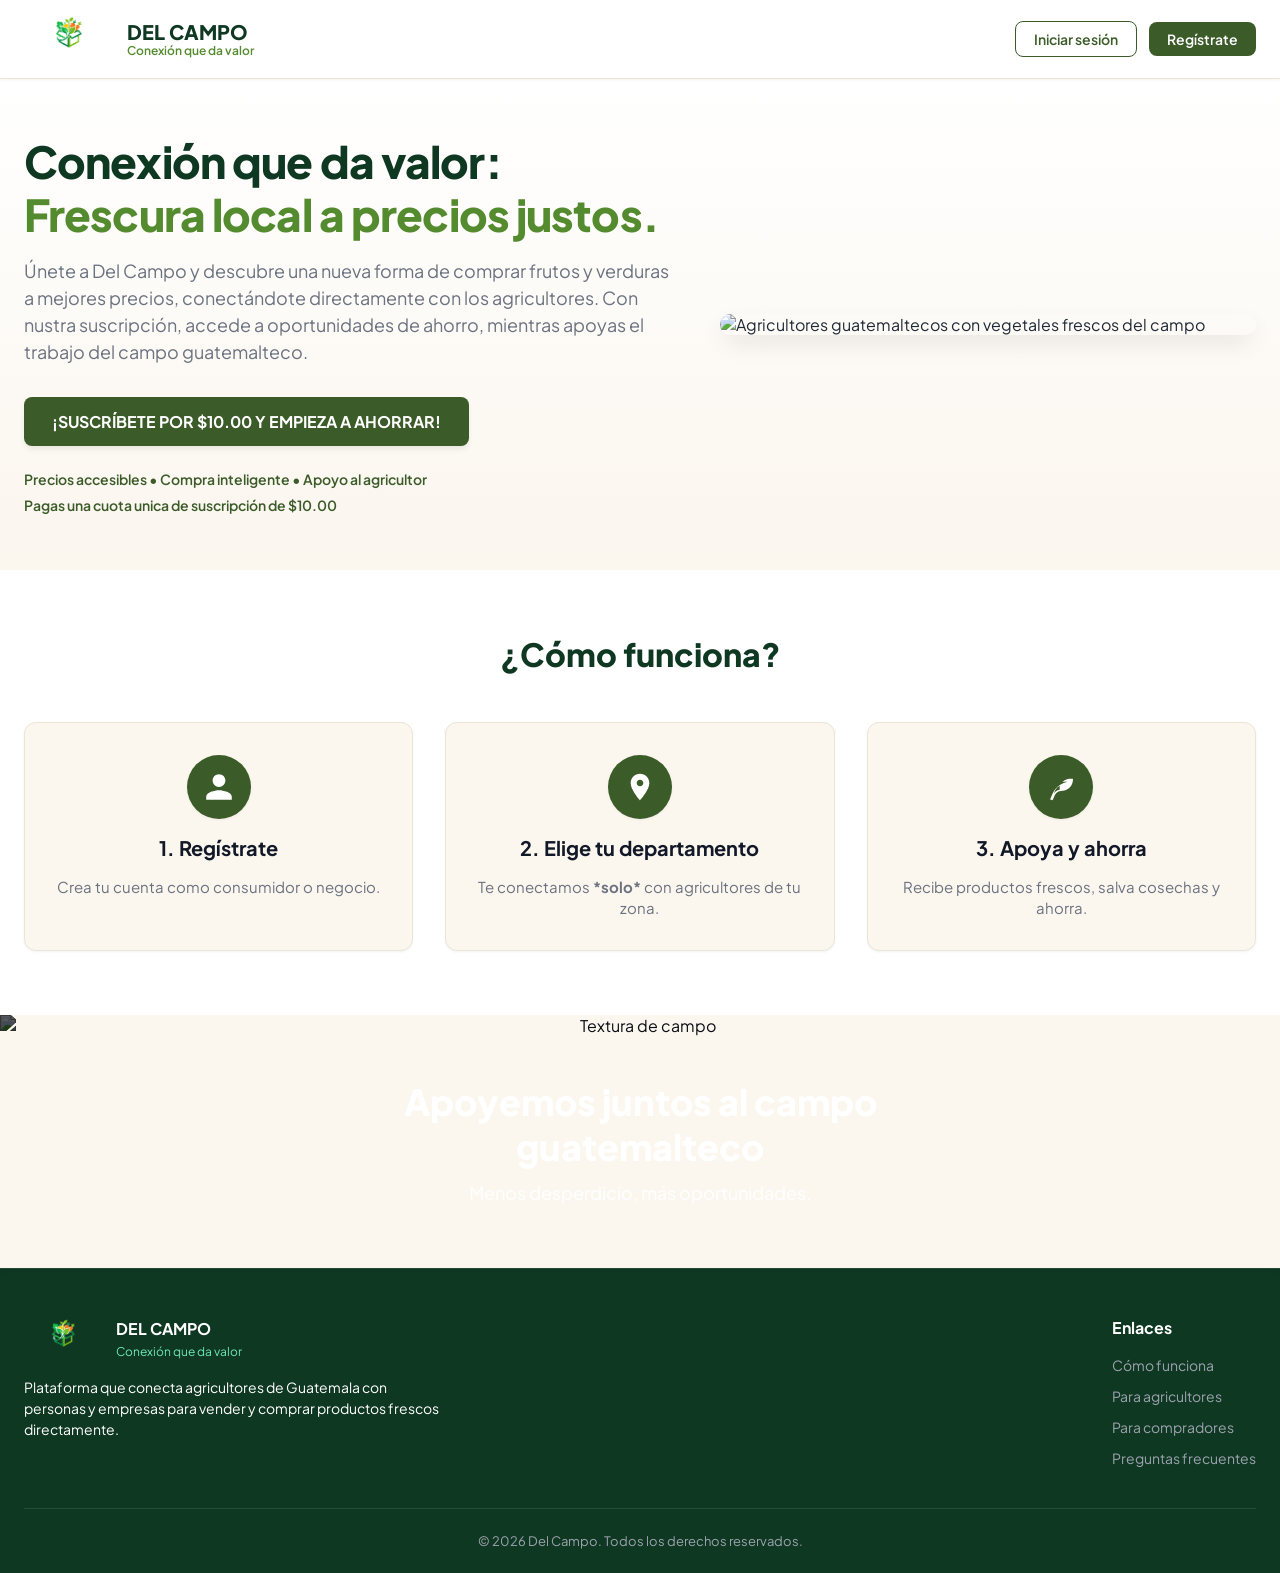
==== commit a724c89e: "se corriogo texto de suscribsiòn para el usuaroi" ====
--- a/index.html
+++ b/index.html
@@ -5,7 +5,7 @@
   <meta charset="utf-8">
   <meta name="viewport" content="width=device-width, initial-scale=1.0">
   <title>Del Campo Guatemala - Conexión que da valor</title>
-  
+
   <link rel="icon" href="./assets/LogoDelCampo.png" type="image/png">
   <!-- Favicon para la pestaña del navegador -->
 
@@ -48,16 +48,18 @@
             <span>Frescura local a precios justos.</span>
           </h1>
           <p class="hero-description">
-            Únete a Del Campo y descubre una nueva forma de comprar frutos y verduras a mejores precios, conectándote directamente con los agricultores.
-             Con nustra suscripción, accede a oportunidades de ahorro, mientras apoyas el trabajo del campo guatemalteco.
+            Únete a Del Campo y descubre una nueva forma de comprar frutos y verduras a mejores precios, conectándote
+            directamente con los agricultores.
+            Con nustra suscripción, accede a oportunidades de ahorro, mientras apoyas el trabajo del campo guatemalteco.
           </p>
           <div class="hero-actions">
-            <button type="button" onclick="openAuthModal('register', 'buyer')" class="btn-cta-primary">¡SUSCRÍBETE Y EMPIEZA A AHORRAR!</button>
-            <p class="hero-subtext">Precios accesibles • Compra inteligente • Apoyo al agricultor
-            </p>
+            <button type="button" onclick="openAuthModal('register')" class="btn-cta-primary">¡SUSCRÍBETE POR $10.00 Y EMPIEZA A
+              AHORRAR! </button>
+            <p class="hero-subtext">Precios accesibles • Compra inteligente • Apoyo al agricultor</p>
             <!-- <button type="button" onclick="openAuthModal('register', 'farmer')" class="btn-cta-secondary">Soy agricultor
               (vender)</button> -->
           </div>
+          <p class="hero-subtext">Pagas una cuota unica de suscripción de $10.00</p>
         </div>
         <div>
           <div class="hero-visual-frame">
@@ -206,7 +208,7 @@
         </form>
         <p class="modal-footer-text">
           ¿Aún no eres parte de la comunidad?
-          <span onclick="switchAuthTab('register')" class="link-action">Crear una cuenta gratis</span>
+          <span onclick="switchAuthTab('register')" class="link-action">Crear una cuenta por $10.00</span>
         </p>
       </div>
 
@@ -224,7 +226,8 @@
           </div>
           <div class="form-group">
             <label class="form-label">Nombre completo o comercial</label>
-            <input type="text" id="register-name" required placeholder="ej. Juan Pérez o Restaurante La Cosecha" class="form-input">
+            <input type="text" id="register-name" required placeholder="ej. Juan Pérez o Restaurante La Cosecha"
+              class="form-input">
           </div>
           <div class="form-row-2">
             <div class="form-group">
@@ -256,6 +259,49 @@
             <label class="form-label">Contraseña</label>
             <input type="password" required placeholder="Mínimo 8 caracteres" class="form-input">
           </div>
+
+          <!-- ==================== SECCIÓN DE PAGO Y SUSCRIPCIÓN ==================== -->
+          <div class="payment-section-header"
+            style="margin-top: 15px; padding-top: 12px; border-top: 1px dashed #cbd5e1;">
+            <p class="form-label"
+              style="color: #0f3822; font-weight: 700; display: flex; align-items: center; gap: 8px;">
+              <i class="fa-solid fa-credit-card" style="color: #2e6b34; font-size: 1rem;"></i>
+              Datos de Pago para Suscripción
+            </p>
+            <p style="font-size: 0.75rem; color: #64748b; margin-bottom: 10px;">
+              Accede a precios directo del campo y ahorra en cada compra.
+            </p>
+          </div>
+
+          <!-- Nombre en la Tarjeta -->
+          <div class="form-group">
+            <label for="reg-card-name" class="form-label">Nombre en la Tarjeta</label>
+            <input type="text" id="reg-card-name" class="form-input" placeholder="Ej. Juan Pérez" required />
+          </div>
+
+          <!-- Número de Tarjeta con Icono de Candado -->
+          <div class="form-group">
+            <label for="reg-card-number" class="form-label">Número de Tarjeta</label>
+            <div style="position: relative;">
+              <input type="text" id="reg-card-number" class="form-input" placeholder="4000 1234 5678 9010"
+                maxlength="19" required />
+              <i class="fa-solid fa-lock"
+                style="position: absolute; right: 12px; top: 50%; transform: translateY(-50%); color: #9ca3af; font-size: 0.85rem;"></i>
+            </div>
+          </div>
+
+          <!-- Fecha de Expiración y CVV -->
+          <div class="form-row">
+            <div class="form-group">
+              <label for="reg-card-exp" class="form-label">Expiración (MM/AA)</label>
+              <input type="text" id="reg-card-exp" class="form-input" placeholder="MM/AA" maxlength="5" required />
+            </div>
+            <div class="form-group">
+              <label for="reg-card-cvv" class="form-label">Código CVV</label>
+              <input type="password" id="reg-card-cvv" class="form-input" placeholder="123" maxlength="3" required />
+            </div>
+          </div>
+
           <button type="submit" class="btn-submit btn-submit-dark">Crear Cuenta</button>
         </form>
         <p class="modal-footer-text">
--- a/style/style.css
+++ b/style/style.css
@@ -166,7 +166,6 @@
 /* ==========================================================================
    3. ESTILOS LANDING PAGE (index.html)
    ========================================================================== */
-/* Header Principal Landing */
 .site-header {
   background-color: #ffffff;
   border-bottom: 1px solid var(--color-border);
@@ -317,21 +316,6 @@
   background-color: var(--color-brand-button-hover);
 }
 
-/* .btn-cta-secondary {
-  padding: 0.875rem 1.75rem;
-  background-color: transparent;
-  color: var(--color-brand-button);
-  border: 2px solid var(--color-brand-button);
-  font-size: 1rem;
-  font-weight: 700;
-  border-radius: var(--radius-sm);
-  transition: all var(--transition-fast);
-}
-
-.btn-cta-secondary:hover {
-  background-color: rgba(59, 91, 40, 0.08);
-} */
-
 .hero-subtext {
   font-size: 0.875rem;
   color: var(--color-brand-button);
@@ -429,8 +413,6 @@
 /* Banner Apoyo */
 .support-banner {
   position: relative;
-  /* max-width: 1280px; */
-  /* margin: 3rem auto; */
   overflow: hidden;
   padding: 4rem 2rem;
   text-align: center;
@@ -882,28 +864,19 @@
   object-fit: cover;
 }
 
+/* Grilla del Mercado */
 .products-section .products-grid {
   display: grid;
   grid-template-columns: repeat(1, 1fr);
   gap: 1.25rem;
 }
 
-
-
-
-
-/* ==========================================================================
-   INVENTARIO CON SCROLL INTERNO INDEPENDIENTE
-   ========================================================================== */
-
-/* 1. Delimitar la altura de la cuadrícula de productos y habilitar el scroll */
 .products-grid {
-  max-height: 400px;          /* Altura máxima visible antes de activar scroll */
-  overflow-y: auto;           /* Muestra la barra de scroll vertical solo si es necesario */
-  padding-right: 0.5rem;      /* Margen interno derecho para despejar la barra de scroll */
-}
-
-/* 2. Estilizar la barra de scroll interna para un acabado limpio y moderno */
+  max-height: 520px;
+  overflow-y: auto;
+  padding-right: 0.5rem;
+}
+
 .products-grid::-webkit-scrollbar {
   width: 6px;
 }
@@ -921,9 +894,6 @@
 .products-grid::-webkit-scrollbar-thumb:hover {
   background: #94a3b8;
 }
-
-
-
 
 @media (min-width: 480px) {
   .products-section .products-grid {
@@ -1091,69 +1061,43 @@
 }
 
 /* ==========================================================================
-   5. ESTILOS EXCLUSIVOS DASHBOARD (perfilUsuario.html)
+   5. ESTILOS EXCLUSIVOS DASHBOARD (perfilUsuario.html) - MOBILE FIRST
    ========================================================================== */
 body.dashboard-body {
-  height: 100vh; /* Asegura que el body ocupe toda la altura de la ventana del navegador */
+  min-height: 100vh;
   margin: 0;
-  overflow: hidden; /* Oculta barras de scroll globales */
-  display: flex;
-  flex-direction: column;
-  min-height: 100vh;
-}
-
-@media (min-width: 768px) {
-  body.dashboard-body {
-    flex-direction: row;
-  }
-}
-
+  background-color: var(--color-bg-main);
+  display: flex;
+  flex-direction: column;
+  overflow-x: hidden;
+  overflow-y: auto;
+}
+
+/* Barra Lateral en Móviles (Header Superior Fluido) */
 .sidebar {
-  position: fixed;
-  top: 0;
-  left: 0;
-  width: 260px;               /* Ajusta al ancho que tenga tu sidebar */
-  height: 100vh;              /* Ocupa el 100% del alto de la ventana del navegador */
-  display: flex;
-  flex-direction: column;
-  justify-content: space-between;
-  z-index: 100;
+  width: 100%;
   background-color: var(--color-bg-sidebar);
-  border-right: 1px solid var(--color-border);
-  flex-shrink: 0; /* Evita que el sidebar se reduzca en pantallas pequeñas */
-}
-/* Compensación del contenedor principal para que no quede tapado por el sidebar */
-.main-content {
-  margin-left: 260px;         /* Debe ser igual o ligeramente mayor al ancho del sidebar */
-}
-
-
-
-
-
-@media (min-width: 768px) {
-  .sidebar {
-    width: 260px;
-    min-height: 100vh;
-  }
+  border-bottom: 1px solid var(--color-border);
+  z-index: 40;
 }
 
 .sidebar-top {
-  padding: 1.25rem;
+  padding: 1rem;
 }
 
 .brand-logo-container {
   display: flex;
-  flex-direction: column;
-  align-items: center;
-  gap: 0.5rem;
-  padding-bottom: 1.25rem;
-  margin-bottom: 1rem;
+  flex-direction: row;
+  align-items: center;
+  justify-content: center;
+  gap: 0.75rem;
+  padding-bottom: 0.75rem;
+  margin-bottom: 0.75rem;
   border-bottom: 1px solid var(--color-border-light);
 }
 
 .brand-logo-container .brand-logo {
-  max-width: 130px;
+  max-width: 110px;
   height: auto;
   object-fit: contain;
 }
@@ -1162,24 +1106,32 @@
   font-size: 0.75rem;
   font-weight: 600;
   color: var(--color-brand-primary);
-  text-align: center;
-}
-
+}
+
+/* Menú de navegación en móviles: Desplazable horizontalmente */
 .sidebar-nav {
   display: flex;
-  flex-direction: column;
-  gap: 0.35rem;
+  flex-direction: row;
+  overflow-x: auto;
+  gap: 0.5rem;
+  padding-bottom: 0.25rem;
+  scrollbar-width: none;
+}
+
+.sidebar-nav::-webkit-scrollbar {
+  display: none;
 }
 
 .nav-item {
   display: flex;
   align-items: center;
-  gap: 0.875rem;
-  padding: 0.65rem 1rem;
+  gap: 0.5rem;
+  padding: 0.5rem 0.85rem;
   border-radius: var(--radius-sm);
   color: var(--color-text-dark);
-  font-size: 0.875rem;
+  font-size: 0.8125rem;
   font-weight: 500;
+  white-space: nowrap;
   transition: background-color var(--transition-fast);
 }
 
@@ -1198,50 +1150,13 @@
 }
 
 .sidebar-bottom {
-  padding: 1.25rem;
-  border-top: 1px solid var(--color-border-light);
-}
-
-.help-card {
-  display: flex;
-  align-items: center;
-  gap: 0.75rem;
-  background: #edf4e8;
-  padding: 0.875rem;
-  border-radius: var(--radius-md);
-  border: 1px solid #d2e0cb;
-  transition: transform var(--transition-fast);
-}
-
-.help-card:hover {
-  transform: translateY(-2px);
-}
-
-.help-icon-wrapper {
-  width: 38px;
-  height: 38px;
-  background-color: var(--color-brand-primary);
-  color: #ffffff;
-  border-radius: 50%;
-  display: flex;
-  align-items: center;
-  justify-content: center;
-  font-size: 1.25rem;
-  flex-shrink: 0;
-}
-
-.help-title {
-  font-size: 0.8125rem;
-  font-weight: 700;
-  color: var(--color-brand-dark);
-}
-
-.help-subtitle {
-  font-size: 0.75rem;
-  color: var(--color-brand-primary);
-}
-
+  display: none; /* Se oculta en móvil para liberar pantalla útil */
+}
+
+/* Contenido Principal en Móviles */
 .main-content {
+  width: 100%;
+  margin-left: 0;
   flex: 1;
   min-width: 0;
   display: flex;
@@ -1249,14 +1164,13 @@
 }
 
 .dashboard-header {
-  padding: 1.25rem 2rem;
+  padding: 1rem 1.25rem;
   background-color: #ffffff;
   border-bottom: 1px solid var(--color-border);
   display: flex;
-  align-items: center;
-  justify-content: space-between;
-  gap: 1.5rem;
-  flex-wrap: wrap;
+  flex-direction: column;
+  align-items: stretch;
+  gap: 1rem;
 }
 
 .greeting-title {
@@ -1266,32 +1180,40 @@
 }
 
 .greeting-title h1 {
-  font-size: 1.5rem;
+  font-size: 1.35rem;
   font-weight: 800;
   color: var(--color-brand-dark);
 }
 
 .greeting-title .emoji {
-  font-size: 1.35rem;
+  font-size: 1.25rem;
 }
 
 .greeting-subtitle {
-  font-size: 0.875rem;
+  font-size: 0.8125rem;
   color: var(--color-text-muted);
-  margin-top: 0.25rem;
+  margin-top: 0.2rem;
+}
+
+.dashboard-header .header-actions {
+  display: flex;
+  align-items: center;
+  justify-content: space-between;
+  gap: 0.75rem;
+  flex-wrap: wrap;
 }
 
 .icon-btn {
   position: relative;
-  width: 42px;
-  height: 42px;
+  width: 40px;
+  height: 40px;
   border-radius: 50%;
   border: 1px solid #e5e7eb;
   background-color: #ffffff;
   display: flex;
   align-items: center;
   justify-content: center;
-  font-size: 1.25rem;
+  font-size: 1.2rem;
   color: #374151;
   transition: background-color var(--transition-fast);
 }
@@ -1318,78 +1240,29 @@
   border: 2px solid #ffffff;
 }
 
-.user-profile-menu {
-  display: flex;
-  align-items: center;
-  gap: 0.75rem;
-  padding: 0.35rem 0.75rem;
-  border: 1px solid #e5e7eb;
-  border-radius: var(--radius-full);
-  background-color: #ffffff;
-  cursor: pointer;
-}
-
-.profile-avatar {
-  width: 40px;
-  height: 40px;
-  border-radius: 50%;
-  object-fit: cover;
-  border: 1px solid var(--color-border);
-  flex-shrink: 0;
-}
-
-.profile-info {
-  display: flex;
-  flex-direction: column;
-  line-height: 1.2;
-}
-
-.profile-name {
-  font-size: 0.875rem;
-  font-weight: 700;
-  color: #111827;
-}
-
-.profile-role {
-  font-size: 0.75rem;
-  color: var(--color-text-muted);
-}
-
-.profile-arrow {
-  font-size: 0.875rem;
-  color: #9ca3af;
-}
-
 .dashboard-container {
-  padding: 2rem;
-  display: flex;
-  flex-direction: column;
-  gap: 2rem;
-  overflow-y: auto;
+  padding: 1.25rem;
+  display: flex;
+  flex-direction: column;
+  gap: 1.5rem;
 }
 
 .section-title {
   font-size: 1.125rem;
   font-weight: 800;
   color: var(--color-brand-dark);
-  margin-bottom: 1rem;
+  margin-bottom: 0.85rem;
 }
 
 .metrics-grid {
   display: grid;
   grid-template-columns: repeat(1, 1fr);
-  gap: 1.25rem;
-}
-
-@media (min-width: 640px) {
+  gap: 1rem;
+}
+
+@media (min-width: 550px) {
   .metrics-grid {
     grid-template-columns: repeat(2, 1fr);
-  }
-}
-
-@media (min-width: 1024px) {
-  .metrics-grid {
-    grid-template-columns: repeat(4, 1fr);
   }
 }
 
@@ -1477,13 +1350,7 @@
 .dashboard-split {
   display: grid;
   grid-template-columns: 1fr;
-  gap: 2rem;
-}
-
-@media (min-width: 1100px) {
-  .dashboard-split {
-    grid-template-columns: 2.2fr 1fr;
-  }
+  gap: 1.5rem;
 }
 
 .inventory-section .products-grid {
@@ -1492,7 +1359,7 @@
   gap: 1.25rem;
 }
 
-@media (min-width: 640px) {
+@media (min-width: 550px) {
   .inventory-section .products-grid {
     grid-template-columns: repeat(2, 1fr);
   }
@@ -1507,14 +1374,6 @@
   flex-direction: column;
   justify-content: space-between;
   box-shadow: var(--shadow-sm);
-  transition:
-    transform var(--transition-fast),
-    box-shadow var(--transition-fast);
-}
-
-.inventory-section .product-card:hover {
-  transform: translateY(-2px);
-  box-shadow: var(--shadow-md);
 }
 
 .product-card-top {
@@ -1596,7 +1455,6 @@
   align-items: center;
   justify-content: center;
   gap: 0.35rem;
-  transition: all var(--transition-fast);
 }
 
 .edit-btn {
@@ -1605,19 +1463,10 @@
   color: #374151;
 }
 
-.edit-btn:hover {
-  background-color: #f3f4f6;
-  color: #111827;
-}
-
 .cancel-btn {
   background-color: #fef2f2;
   border: 1px solid #fca5a5;
   color: #dc2626;
-}
-
-.cancel-btn:hover {
-  background-color: #fee2e2;
 }
 
 .orders-list {
@@ -1670,35 +1519,152 @@
 }
 
 /* ==========================================================================
-   MODALES Y FORMULARIOS (Control de Visibilidad Ajustado)
+   6. ADAPTACIÓN ESCRITORIO DEL DASHBOARD (>= 768px)
+   ========================================================================== */
+@media (min-width: 768px) {
+  body.dashboard-body {
+    flex-direction: row;
+    height: 100vh;
+    overflow: hidden;
+  }
+
+  .sidebar {
+    position: fixed;
+    top: 0;
+    left: 0;
+    width: 260px;
+    height: 100vh;
+    display: flex;
+    flex-direction: column;
+    justify-content: space-between;
+    border-right: 1px solid var(--color-border);
+    border-bottom: none;
+  }
+
+  .sidebar-top {
+    padding: 1.25rem;
+  }
+
+  .brand-logo-container {
+    flex-direction: column;
+    padding-bottom: 1.25rem;
+    margin-bottom: 1rem;
+  }
+
+  .brand-logo-container .brand-logo {
+    max-width: 130px;
+  }
+
+  .sidebar-nav {
+    flex-direction: column;
+    overflow-x: visible;
+    gap: 0.35rem;
+  }
+
+  .nav-item {
+    padding: 0.65rem 1rem;
+    font-size: 0.875rem;
+  }
+
+  .sidebar-bottom {
+    display: block;
+    padding: 1.25rem;
+    border-top: 1px solid var(--color-border-light);
+  }
+
+  .help-card {
+    display: flex;
+    align-items: center;
+    gap: 0.75rem;
+    background: #edf4e8;
+    padding: 0.875rem;
+    border-radius: var(--radius-md);
+    border: 1px solid #d2e0cb;
+  }
+
+  .help-icon-wrapper {
+    width: 38px;
+    height: 38px;
+    background-color: var(--color-brand-primary);
+    color: #ffffff;
+    border-radius: 50%;
+    display: flex;
+    align-items: center;
+    justify-content: center;
+    font-size: 1.25rem;
+    flex-shrink: 0;
+  }
+
+  .help-title {
+    font-size: 0.8125rem;
+    font-weight: 700;
+    color: var(--color-brand-dark);
+  }
+
+  .help-subtitle {
+    font-size: 0.75rem;
+    color: var(--color-brand-primary);
+  }
+
+  .main-content {
+    margin-left: 260px;
+    height: 100vh;
+    overflow-y: auto;
+  }
+
+  .dashboard-header {
+    padding: 1.25rem 2rem;
+    flex-direction: row;
+    align-items: center;
+    justify-content: space-between;
+  }
+
+  .dashboard-header .header-actions {
+    justify-content: flex-end;
+  }
+
+  .dashboard-container {
+    padding: 2rem;
+    gap: 2rem;
+  }
+}
+
+@media (min-width: 1024px) {
+  .metrics-grid {
+    grid-template-columns: repeat(4, 1fr);
+  }
+}
+
+@media (min-width: 1100px) {
+  .dashboard-split {
+    grid-template-columns: 2.2fr 1fr;
+  }
+}
+
+/* ==========================================================================
+   7. MODALES Y FORMULARIOS (ESTILOS CONSOLIDADOS)
    ========================================================================== */
 .modal-overlay {
-  display: flex; /* Utiliza flexbox para centrar el contenido del modal */
-  position: fixed; /* Fija la superposición en toda la pantalla */
-  inset: 0;/* Equivalente a top: 0; right: 0; bottom: 0; left: 0; */
-  z-index: 100; /* Asegura que la superposición esté por encima de otros elementos */
-  align-items: center; /* Centra verticalmente el contenido del modal */
-  justify-content: center; /* Centra horizontalmente el contenido del modal */
+  display: flex;
+  position: fixed;
+  inset: 0;
+  z-index: 100;
+  align-items: center;
+  justify-content: center;
   background-color: rgba(0, 0, 0, 0.6);
-  backdrop-filter: blur(5px); /* Aplica un desenfoque al fondo detrás del modal */
-  padding: 1rem; /* Añade un poco de espacio alrededor del modal */
-  opacity: 0; /* Inicialmente invisible */
-  visibility: hidden; /* Inicialmente no visible */
-  pointer-events: none; /* Evita la interacción cuando está oculto */
-  
-  /* transition: opacity 0.3s ease, visibility 0.3s ease; */
+  backdrop-filter: blur(5px);
+  padding: 1rem;
+  opacity: 0;
+  visibility: hidden;
+  pointer-events: none;
+  transition: opacity 0.05s ease,
+  visibility 0.1s ease;
 }
 
 .modal-overlay.active {
   opacity: 1;
   visibility: visible;
   pointer-events: auto;
-}
-
-.modal-overlay.hidden {
-  opacity: 0;
-  visibility: hidden !important;
-  pointer-events: none !important;
 }
 
 .modal-card {
@@ -1706,7 +1672,7 @@
   background-color: #ffffff;
   border-radius: var(--radius-lg);
   padding: 2rem 1.75rem 1.75rem;
-  max-width: 500px;
+  max-width: 540px;
   width: 100%;
   box-shadow: var(--shadow-lg);
   max-height: 90vh;
@@ -1716,61 +1682,59 @@
   gap: 1.25rem;
 }
 
-/* Botón cerrar modal */
+.modal-close-btn,
 .btn-close-modal {
   position: absolute;
-  top: 1rem;
-  right: 1rem;
-  width: 32px;
-  height: 32px;
+  top: 1.25rem;
+  right: 1.25rem;
+  background-color: #f1f5f9;
+  border: none;
+  width: 36px;
+  height: 36px;
   border-radius: 50%;
-  background-color: #f3f4f6;
-  color: #6b7280;
   display: flex;
   align-items: center;
   justify-content: center;
-  transition: all var(--transition-fast);
-  border: none;
+  font-size: 1.25rem;
+  color: #64748b;
   cursor: pointer;
+  transition:
+    background-color 0.2s ease,
+    color 0.2s ease;
   z-index: 10;
 }
 
+.modal-close-btn:hover,
 .btn-close-modal:hover {
-  background-color: #e5e7eb;
-  color: #111827;
-}
-
-/* Header Modal Autenticación */
+  background-color: #e2e8f0;
+  color: #0f172a;
+}
+
 .modal-header {
-  display: flex;
-  flex-direction: column;
-  align-items: center;
   text-align: center;
   border-bottom: 1px solid var(--color-border);
-  padding-bottom: 1.25rem;
-}
-
-.modal-header img {
-  max-width: 90px;
-  height: auto;
-  object-fit: contain;
-  margin-bottom: 0.75rem;
-  border-radius: var(--radius-sm);
+  padding-bottom: 1rem;
+}
+
+.modal-logo {
+  height: 52px;
+  width: auto;
+  margin: 0 auto 0.75rem auto;
+  display: block;
 }
 
 .modal-title {
-  font-size: 1.25rem;
-  font-weight: 800;
+  font-size: 1.35rem;
+  font-weight: 700;
   color: var(--color-brand-dark);
+  margin-bottom: 0.35rem;
 }
 
 .modal-subtitle {
-  font-size: 0.8125rem;
+  font-size: 0.85rem;
   color: var(--color-text-muted);
-  margin-top: 0.25rem;
-}
-
-/* Pestañas Login / Registro */
+}
+
 .modal-tabs {
   display: flex;
   border-bottom: 2px solid var(--color-border);
@@ -1795,7 +1759,6 @@
   font-weight: 700;
 }
 
-/* Selector de Rol */
 .role-selector {
   display: flex;
   gap: 0.5rem;
@@ -1822,7 +1785,36 @@
   font-weight: 700;
 }
 
-/* Inputs y Formularios Generales Modal */
+.btn-submit {
+  width: 100%;
+  padding: 0.75rem;
+  background-color: var(--color-brand-primary);
+  color: #ffffff;
+  font-weight: 700;
+  font-size: 0.9375rem;
+  border-radius: var(--radius-sm);
+  border: none;
+  margin-top: 0.5rem;
+  transition: background-color var(--transition-fast);
+}
+.btn-submit:hover {
+  background-color: var(--color-brand-dark);
+  color: #ffffff;
+}
+
+.modal-footer-text {
+  text-align: center;
+  font-size: 0.8125rem;
+  color: var(--color-text-muted);
+  margin-top: 0.75rem;
+}
+.link-action {
+  color: var(--color-brand-primary);
+  font-weight: 600;
+  cursor: pointer;
+  text-decoration: underline;
+}
+
 .modal-form,
 form {
   display: flex;
@@ -1848,6 +1840,10 @@
   display: flex;
   flex-direction: column;
   gap: 0.35rem;
+}
+.phone-group {
+    display: flex;
+    align-items: center;
 }
 
 .form-label {
@@ -1871,6 +1867,17 @@
   color: var(--color-text-dark);
   transition: border-color var(--transition-fast);
 }
+.phone-prefix {
+    background-color: #f3f4f6;
+    border: 1px solid #d1d5db;
+    border-right: none;
+    border-radius: var(--radius-sm) 0 0 var(--radius-sm);
+    padding: 0.65rem 0.625rem;
+    font-size: 0.875rem;
+    color: #6b7280;
+    font-weight: 600;
+}
+
 
 .form-control:focus,
 .form-input:focus,
@@ -1880,65 +1887,6 @@
   box-shadow: 0 0 0 3px rgba(85, 139, 47, 0.15);
 }
 
-.phone-group {
-  display: flex;
-  align-items: center;
-}
-
-.phone-prefix {
-  background-color: #f3f4f6;
-  border: 1px solid #d1d5db;
-  border-right: none;
-  border-radius: var(--radius-sm) 0 0 var(--radius-sm);
-  padding: 0.65rem 0.625rem;
-  font-size: 0.875rem;
-  color: #6b7280;
-  font-weight: 600;
-}
-
-.phone-group .form-input {
-  border-radius: 0 var(--radius-sm) var(--radius-sm) 0;
-}
-
-.btn-submit {
-  width: 100%;
-  padding: 0.75rem;
-  background-color: var(--color-brand-primary);
-  color: #ffffff;
-  font-weight: 700;
-  font-size: 0.9375rem;
-  border-radius: var(--radius-sm);
-  border: none;
-  margin-top: 0.5rem;
-  transition: background-color var(--transition-fast);
-}
-
-.btn-submit:hover {
-  background-color: var(--color-brand-hover);
-}
-
-.btn-submit-dark {
-  background-color: var(--color-brand-button);
-}
-
-.btn-submit-dark:hover {
-  background-color: var(--color-brand-button-hover);
-}
-
-.modal-footer-text {
-  text-align: center;
-  font-size: 0.8125rem;
-  color: var(--color-text-muted);
-  margin-top: 0.75rem;
-}
-
-.link-action {
-  color: var(--color-brand-primary);
-  font-weight: 600;
-  cursor: pointer;
-  text-decoration: underline;
-}
-
 .textarea {
   resize: vertical;
   min-height: 70px;
@@ -1988,100 +1936,14 @@
   margin-top: 0.5rem;
 }
 
-
-
-
-
-
-
-
-
 /* ==========================================================================
-   ESTILOS DE CABECERA Y BOTÓN DE CIERRE EN MODALES
+   8. DROPDOWN DE MI CUENTA Y SELECCIÓN DE UBICACIÓN
    ========================================================================== */
-
-/* 1. Tarjeta modal con posición relativa como contenedor de referencia */
-.modal-card {
-  position: relative; /* Indispensable para posicionar la 'X' de forma absoluta */
-  background-color: #ffffff;
-  border-radius: 16px;
-  padding: 2rem;
-  width: 100%;
-  max-width: 580px;
-  max-height: 90vh;
-  overflow-y: auto;
-  box-shadow: 0 20px 25px -5px rgba(0, 0, 0, 0.1), 0 10px 10px -5px rgba(0, 0, 0, 0.04);
-}
-
-/* 2. Botón 'X' anclado fija a la esquina superior derecha */
-.modal-close-btn {
-  position: absolute;
-  top: 1.25rem;
-  right: 1.25rem;
-  background-color: #f1f5f9;
-  border: none;
-  width: 36px;
-  height: 36px;
-  border-radius: 50%;
-  display: flex;
-  align-items: center;
-  justify-content: center;
-  font-size: 1.25rem;
-  color: #64748b;
-  cursor: pointer;
-  transition: background-color 0.2s ease, color 0.2s ease;
-  z-index: 10;
-}
-
-.modal-close-btn:hover {
-  background-color: #e2e8f0;
-  color: #0f172a;
-}
-
-/* 3. Cabecera centrada */
-.modal-header {
-  text-align: center;
-  margin-bottom: 1.5rem;
-  padding-bottom: 1rem;
-  border-bottom: 1px solid #e2e8f0;
-}
-
-/* 4. Logo dentro del Modal */
-.modal-logo {
-  height: 52px;
-  width: auto;
-  margin: 0 auto 0.75rem auto;
-  display: block;
-}
-
-.modal-title {
-  font-size: 1.35rem;
-  font-weight: 700;
-  color: #1e3a29;
-  margin: 0 0 0.35rem 0;
-}
-
-.modal-subtitle {
-  font-size: 0.9rem;
-  color: #64748b;
-  margin: 0;
-}
-
-
-
-
-
-/* ==========================================================================
-   DROPDOWN DE MI CUENTA Y PERFIL
-   ========================================================================== */
-
-/* Contenedor relativo */
 .user-dropdown-container {
   position: relative;
   display: inline-block;
 }
 
-/* Botón principal de usuario */
 .user-menu-btn {
   display: flex;
   align-items: center;
@@ -2098,7 +1960,6 @@
   background-color: #f1f5f9;
 }
 
-/* Avatar del usuario */
 .user-avatar-img {
   width: 38px;
   height: 38px;
@@ -2119,7 +1980,6 @@
   transition: transform 0.2s ease;
 }
 
-/* Menú flotante (Oculto por defecto) */
 .user-dropdown-menu {
   display: none;
   position: absolute;
@@ -2129,7 +1989,9 @@
   background-color: #ffffff;
   border: 1px solid #e2e8f0;
   border-radius: 12px;
-  box-shadow: 0 10px 15px -3px rgba(0, 0, 0, 0.1), 0 4px 6px -2px rgba(0, 0, 0, 0.05);
+  box-shadow:
+    0 10px 15px -3px rgba(0, 0, 0, 0.1),
+    0 4px 6px -2px rgba(0, 0, 0, 0.05);
   padding: 0.75rem;
   z-index: 1000;
 }
@@ -2138,7 +2000,6 @@
   display: block;
 }
 
-/* Encabezado dentro del desplegable */
 .dropdown-header {
   padding: 0.25rem 0.5rem;
 }
@@ -2163,7 +2024,6 @@
   margin: 0.5rem 0;
 }
 
-/* Opciones del menú */
 .dropdown-links {
   list-style: none;
   padding: 0;
@@ -2184,7 +2044,9 @@
   border: none;
   border-radius: 6px;
   cursor: pointer;
-  transition: background-color 0.15s ease, color 0.15s ease;
+  transition:
+    background-color 0.15s ease,
+    color 0.15s ease;
 }
 
 .dropdown-links a:hover {
@@ -2201,15 +2063,6 @@
   background-color: #fef2f2;
   color: #991b1b;
 }
-
-
-
-
-
-
-/* ==========================================================================
-   MODAL DE SELECCIÓN DE DEPARTAMENTOS / UBICACIÓN
-   ========================================================================== */
 
 .modal-location-card {
   max-width: 620px;
@@ -2257,18 +2110,3 @@
 .dept-btn.active i {
   color: #ffffff;
 }
-
-/* Estado Vacío cuando no hay cosechas en un departamento */
-.no-products-msg {
-  grid-column: 1 / -1;
-  text-align: center;
-  padding: 3rem 1rem;
-  color: #64748b;
-}
-
-.no-products-msg i {
-  font-size: 3rem;
-  color: #cbd5e1;
-  margin-bottom: 0.75rem;
-  display: block;
-}
